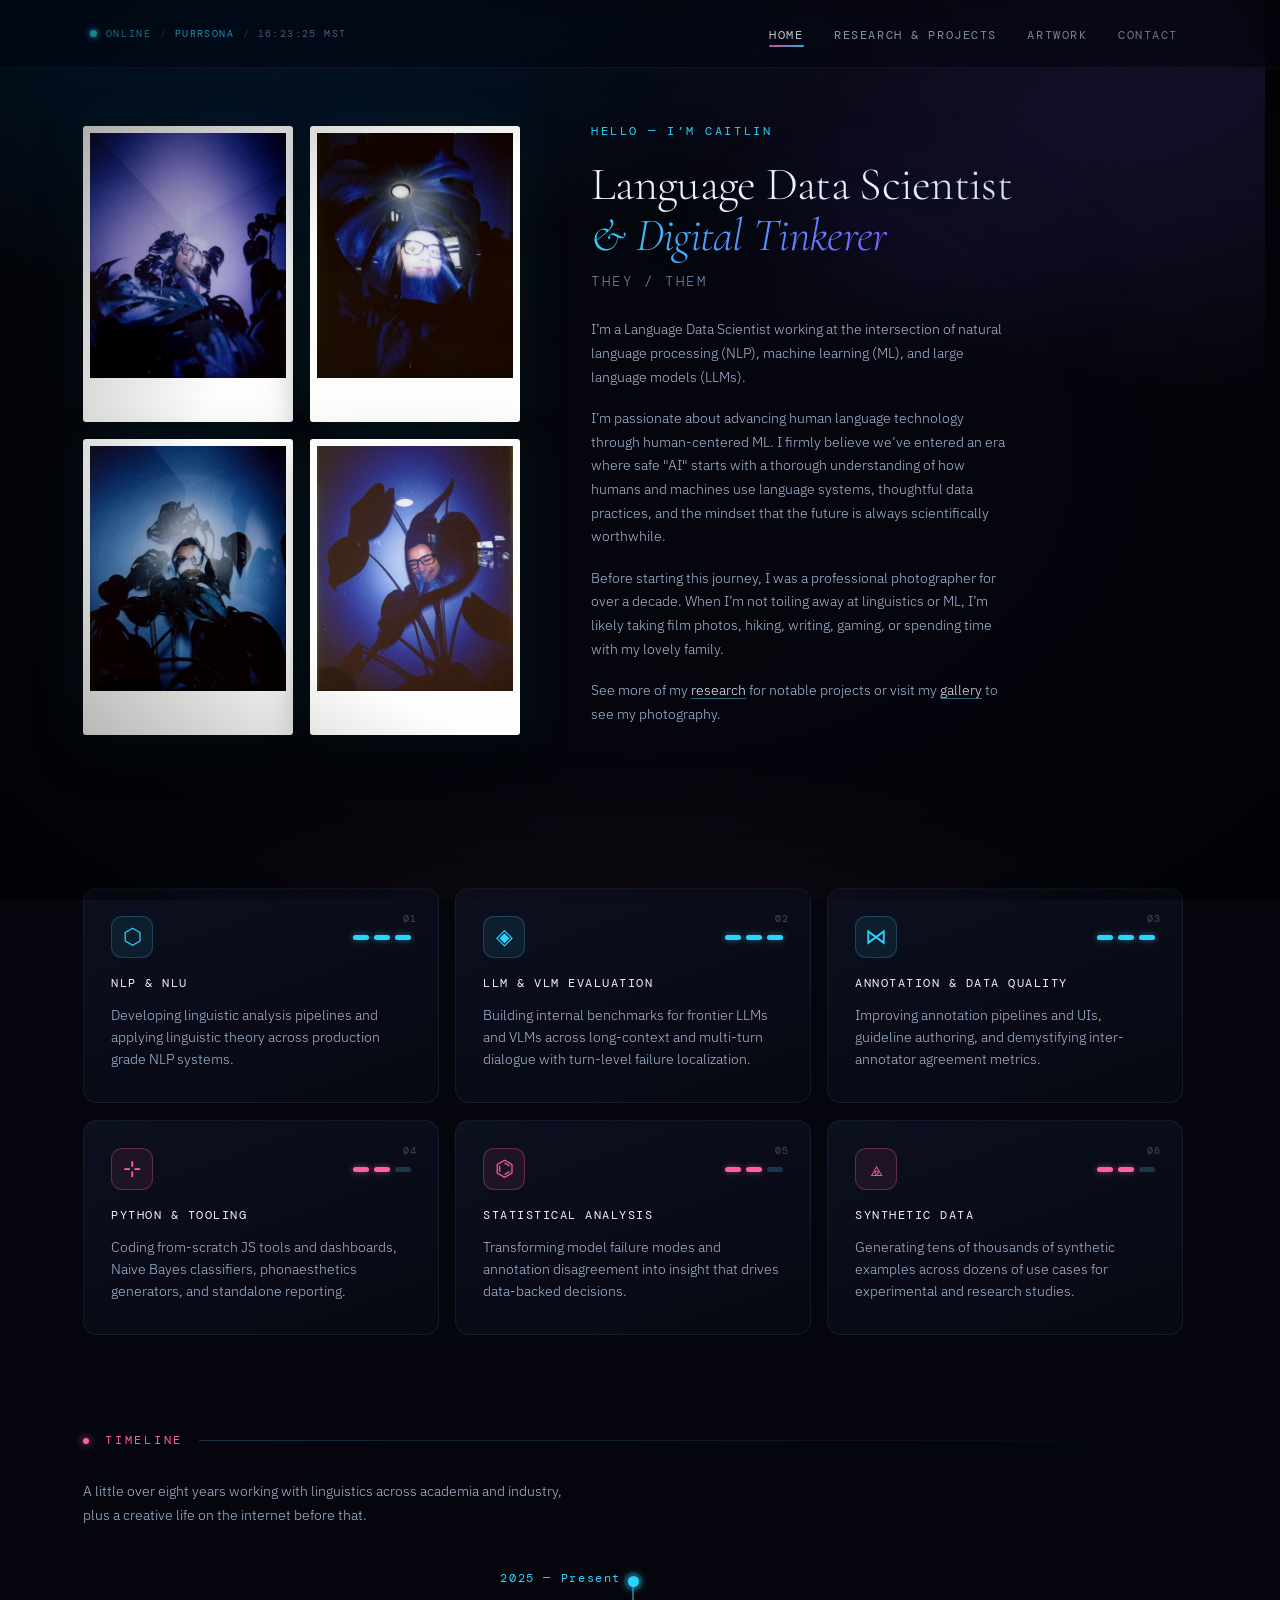
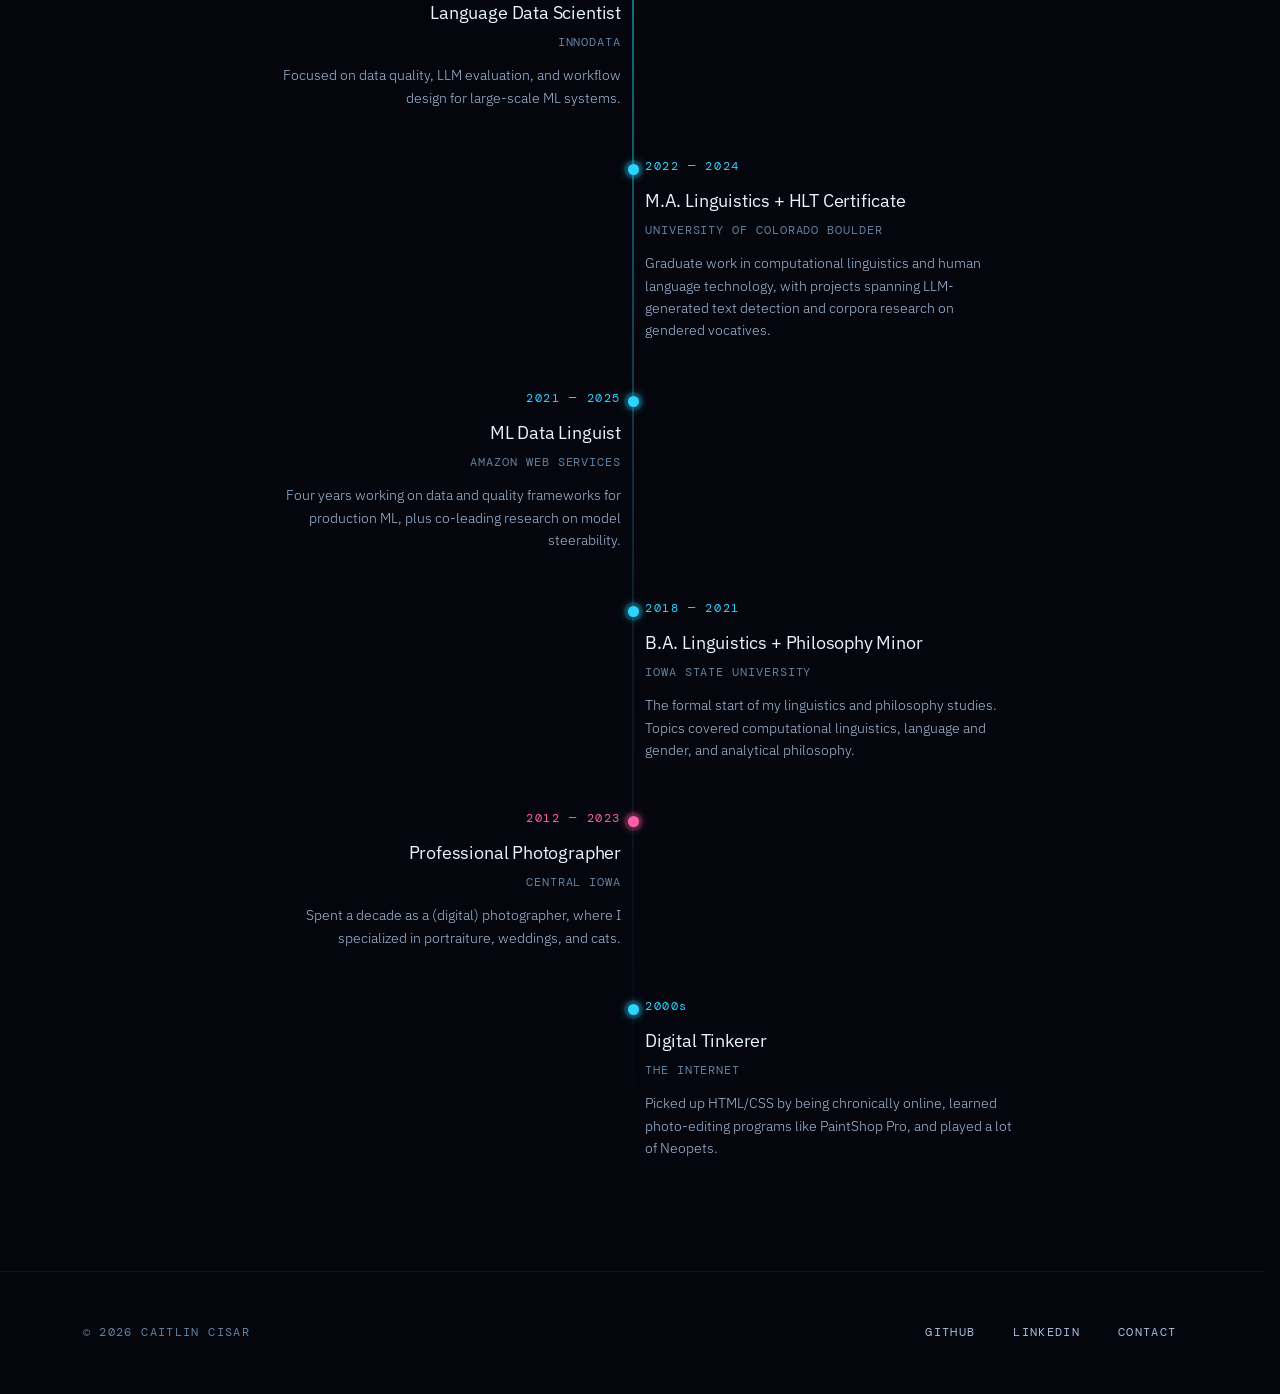
==== index.html @ 6bfe5626 "Initial commit: personal website" ====
<!DOCTYPE html>
<html lang="en" data-theme="night">
<head>
  <meta charset="UTF-8" />
  <meta name="viewport" content="width=device-width, initial-scale=1.0" />
  <title>Caitlin Cisar — Language Data Scientist</title>
  <meta name="description" content="Language data scientist and linguist working at the intersection of NLP, ML, and LLMs." />
  <meta name="author" content="Caitlin Cisar" />
  <meta name="theme-color" content="#060a14" />

  <!-- Social sharing (Open Graph + Twitter).
       Base URL is the live custom domain; update it here if the domain changes. -->
  <meta property="og:type" content="website" />
  <meta property="og:site_name" content="Caitlin Cisar" />
  <meta property="og:title" content="Caitlin Cisar — Language Data Scientist" />
  <meta property="og:description" content="Language data scientist and linguist working at the intersection of NLP, ML, and LLMs." />
  <meta property="og:url" content="https://www.caitlincisar.com/" />
  <meta property="og:image" content="https://www.caitlincisar.com/images/polaroid-1.jpg" />
  <meta name="twitter:card" content="summary_large_image" />
  <meta name="twitter:title" content="Caitlin Cisar — Language Data Scientist" />
  <meta name="twitter:description" content="Language data scientist and linguist working at the intersection of NLP, ML, and LLMs." />
  <meta name="twitter:image" content="https://www.caitlincisar.com/images/polaroid-1.jpg" />

  <link rel="icon" href="favicon.png" type="image/png" />
  <link rel="stylesheet" href="style.css" />
  <noscript><style>[data-reveal]{opacity:1 !important;transform:none !important;}</style></noscript>
</head>
<body>

  <div class="night-grid" aria-hidden="true"></div>

  <main>
    <div class="container">

      <!-- Bio + Photo -->
      <div class="home-grid">
        <div class="home-photo" data-reveal>
          <div class="polaroid-grid">
            <figure class="polaroid"><img src="images/polaroid-1.jpg" alt="Caitlin Cisar" /></figure>
            <figure class="polaroid"><img src="images/polaroid-2.jpg" alt="Caitlin Cisar" /></figure>
            <figure class="polaroid"><img src="images/polaroid-3.jpg" alt="Caitlin Cisar" /></figure>
            <figure class="polaroid"><img src="images/polaroid-4.jpg" alt="Caitlin Cisar" /></figure>
          </div>
        </div>
        <div class="home-text" data-reveal style="--reveal-delay: 0.1s;">
          <span class="eyebrow">Hello — I’m Caitlin</span>
          <h1>Language Data Scientist <br><em>&amp; Digital Tinkerer</em><span class="pronoun">they / them</span></h1>

          <p>
            I’m a Language Data Scientist working at the intersection of natural language processing (NLP), machine learning (ML), and large language models (LLMs).
          </p>
          <p>
            I’m passionate about advancing human language technology through human-centered ML. I firmly believe we’ve entered an era where safe "AI" starts with a thorough understanding of how humans and machines use language systems, thoughtful data practices, and the mindset that the future is always scientifically worthwhile.
          </p>
          <p>
            Before starting this journey, I was a professional photographer for over a decade. When I’m not toiling away at linguistics or ML, I’m likely taking film photos, hiking, writing, gaming, or spending time with my lovely family.</p> 
            
          <p>
          See more of my <a href="research.html">research</a> for notable projects or visit my <a href="artwork.html">gallery</a> to see my photography.
          </p>
        </div>
      </div>

      <!-- Core Competencies -->
      <div class="skills-section">
        <p class="section-heading" data-reveal>Skillset</p>
        <div class="skills-grid">

          <div class="skill-card" data-num="01" data-reveal>
            <div class="skill-card-head">
              <span class="skill-card-icon">⬡</span>
              <span class="skill-prof" role="img" aria-label="Proficiency 3 of 3">
                <span class="prof-pip is-on"></span>
                <span class="prof-pip is-on"></span>
                <span class="prof-pip is-on"></span>
              </span>
            </div>
            <div class="skill-card-title">NLP &amp; NLU</div>
            <p class="skill-card-desc">
              Developing linguistic analysis pipelines and applying linguistic theory across production grade NLP systems.
            </p>
          </div>

          <div class="skill-card" data-num="02" data-reveal style="--reveal-delay: 0.06s;">
            <div class="skill-card-head">
              <span class="skill-card-icon">◈</span>
              <span class="skill-prof" role="img" aria-label="Proficiency 3 of 3">
                <span class="prof-pip is-on"></span>
                <span class="prof-pip is-on"></span>
                <span class="prof-pip is-on"></span>
              </span>
            </div>
            <div class="skill-card-title">LLM &amp; VLM Evaluation</div>
            <p class="skill-card-desc">
              Building internal benchmarks for frontier LLMs and VLMs
              across long-context and multi-turn dialogue with turn-level failure localization.
            </p>
          </div>

          <div class="skill-card" data-num="03" data-reveal style="--reveal-delay: 0.12s;">
            <div class="skill-card-head">
              <span class="skill-card-icon">⋈</span>
              <span class="skill-prof" role="img" aria-label="Proficiency 3 of 3">
                <span class="prof-pip is-on"></span>
                <span class="prof-pip is-on"></span>
                <span class="prof-pip is-on"></span>
              </span>
            </div>
            <div class="skill-card-title">Annotation &amp; Data Quality</div>
            <p class="skill-card-desc">
             Improving annotation pipelines and UIs, guideline authoring, and demystifying inter-annotator agreement metrics.
            </p>
          </div>

          <div class="skill-card pink-accent" data-num="04" data-reveal style="--reveal-delay: 0.04s;">
            <div class="skill-card-head">
              <span class="skill-card-icon">⊹</span>
              <span class="skill-prof" role="img" aria-label="Proficiency 2 of 3">
                <span class="prof-pip is-on"></span>
                <span class="prof-pip is-on"></span>
                <span class="prof-pip"></span>
              </span>
            </div>
            <div class="skill-card-title">Python &amp; Tooling</div>
            <p class="skill-card-desc">
              Coding from-scratch JS tools and dashboards,
              Naive Bayes classifiers, phonaesthetics generators, and standalone reporting.
            </p>
          </div>

          <div class="skill-card pink-accent" data-num="05" data-reveal style="--reveal-delay: 0.1s;">
            <div class="skill-card-head">
              <span class="skill-card-icon">⌬</span>
              <span class="skill-prof" role="img" aria-label="Proficiency 2 of 3">
                <span class="prof-pip is-on"></span>
                <span class="prof-pip is-on"></span>
                <span class="prof-pip"></span>
              </span>
            </div>
            <div class="skill-card-title">Statistical Analysis</div>
            <p class="skill-card-desc">
              Transforming model failure modes and annotation disagreement into insight
              that drives data-backed decisions.
            </p>
          </div>

          <div class="skill-card pink-accent" data-num="06" data-reveal style="--reveal-delay: 0.16s;">
            <div class="skill-card-head">
              <span class="skill-card-icon">⟁</span>
              <span class="skill-prof" role="img" aria-label="Proficiency 2 of 3">
                <span class="prof-pip is-on"></span>
                <span class="prof-pip is-on"></span>
                <span class="prof-pip"></span>
              </span>
            </div>
            <div class="skill-card-title">Synthetic Data</div>
            <p class="skill-card-desc">
              Generating tens of thousands of synthetic examples across dozens of use cases for experimental and research studies.
            </p>
          </div>

        </div>
      </div>

      <!-- Timeline -->
      <div class="timeline-section">
        <p class="section-heading" data-reveal>Timeline</p>
        <p class="timeline-lede" data-reveal>
          A little over eight years working with linguistics across academia and industry, plus
          a creative life on the internet before that.
        </p>
        <ol class="timeline">

          <li class="timeline-item" data-reveal>
            <span class="timeline-year">2025 — Present</span>
            <div class="timeline-role">Language Data Scientist</div>
            <div class="timeline-org">Innodata</div>
            <p class="timeline-desc">
              Focused on data quality, LLM evaluation, and workflow design for large-scale
              ML systems.
            </p>
          </li>

          <li class="timeline-item" data-reveal style="--reveal-delay: 0.06s;">
            <span class="timeline-year">2022 — 2024</span>
            <div class="timeline-role">M.A. Linguistics + HLT Certificate</div>
            <div class="timeline-org">University of Colorado Boulder</div>
            <p class="timeline-desc">
              Graduate work in computational linguistics and human language technology, with projects spanning
              LLM-generated text detection and corpora research on gendered vocatives.
            </p>
          </li>
          <li class="timeline-item" data-reveal style="--reveal-delay: 0.12s;">
            <span class="timeline-year">2021 — 2025</span>
            <div class="timeline-role">ML Data Linguist</div>
            <div class="timeline-org">Amazon Web Services</div>
            <p class="timeline-desc">
              Four years working on data and quality frameworks for production ML, 
              plus co-leading research on model steerability.
            </p>
          </li>
          <li class="timeline-item" data-reveal style="--reveal-delay: 0.18s;">
            <span class="timeline-year">2018 — 2021</span>
            <div class="timeline-role">B.A. Linguistics + Philosophy Minor</div>
            <div class="timeline-org">Iowa State University</div>
            <p class="timeline-desc">
              The formal start of my linguistics and philosophy studies. Topics covered computational linguistics, language and gender, and analytical philosophy.
            </p>
          </li>
          <li class="timeline-item pink-accent" data-reveal style="--reveal-delay: 0.24s;">
            <span class="timeline-year">2012 — 2023</span>
            <div class="timeline-role">Professional Photographer</div>
            <div class="timeline-org">Central Iowa</div>
            <p class="timeline-desc">
              Spent a decade as a (digital) photographer, where I specialized in portraiture, weddings,
              and cats. 
            </p>
          </li>
          <li class="timeline-item" data-reveal style="--reveal-delay: 0.30s;">
            <span class="timeline-year">2000s</span>
            <div class="timeline-role">Digital Tinkerer</div>
            <div class="timeline-org">The Internet</div>
            <p class="timeline-desc">
              Picked up HTML/CSS by being chronically online, learned photo-editing programs like PaintShop Pro, and played a lot of Neopets.
            </p>
          </li>
        </ol>
      </div>

    </div><!-- /container -->
  </main>

  <script src="shell.js" defer></script>

</body>
</html>
---- style.css ----
/* ============================================
   CAITLIN CISAR / caitlincisar.com
   ============================================ */

@import url('https://fonts.googleapis.com/css2?family=Cormorant+Garamond:ital,wght@0,300;0,400;0,500;1,300;1,400&family=IBM+Plex+Sans:wght@300;400;500;600&family=DM+Mono:wght@300;400;500&display=swap');

/* ============================================
   THEME TOKENS
   ============================================ */

:root {
  --bg:          #05060d;
  --bg-2:        #0a0e1a;
  --ink:         #e9f2ff;
  --ink-soft:    #a6bdda;
  --mid:         #62809f;
  --accent:      #2ad4ff;
  --accent2:     #7c5cff;
  --pink:        #ff5ea8;
  --link:        #4da6ff;
  --link-glow:   rgba(77,166,255,0.55);

  /* Surfaces */
  --rule:        rgba(90,170,255,0.10);
  --rule-solid:  rgba(90,200,255,0.22);
  --rule-bright: rgba(90,210,255,0.45);
  --tag-bg:      rgba(42,212,255,0.05);
  --glass:       linear-gradient(160deg, rgba(22,30,52,0.66), rgba(9,13,24,0.72));
  --glass-soft:  linear-gradient(160deg, rgba(20,28,48,0.5), rgba(8,12,22,0.55));
  --card-bg:     rgba(10,14,26,0.7);

  /* Glow */
  --glow:        0 0 22px rgba(42,212,255,0.5);
  --glow-pink:   0 0 18px rgba(255,94,168,0.5);
  --halo:        0 0 0 1px var(--rule-solid), 0 18px 50px rgba(0,0,0,0.5), inset 0 1px 0 rgba(255,255,255,0.04);

  --nav-bg:      rgba(6,8,16,0.6);

  /* Type scale */
  --text-xs:   0.72rem;
  --text-sm:   0.86rem;
  --text-base: 1rem;
  --text-md:   1.15rem;
  --text-lg:   clamp(1.5rem, 2.4vw, 1.9rem);
  --text-xl:   clamp(2rem, 4vw, 2.9rem);
  --text-2xl:  clamp(2.6rem, 6vw, 4.2rem);

  /* Motion */
  --ease:      cubic-bezier(0.22, 0.68, 0.18, 1);
  --maxw:      1180px;
}

/* ============================================
   RESET & BASE
   ============================================ */

*, *::before, *::after { box-sizing: border-box; margin: 0; padding: 0; }
html { scroll-behavior: smooth; scrollbar-gutter: stable; }

body {
  color: var(--ink);
  font-family: 'IBM Plex Sans', system-ui, sans-serif;
  font-size: var(--text-base);
  line-height: 1.72;
  -webkit-font-smoothing: antialiased;
  text-rendering: optimizeLegibility;
  overflow-x: hidden;
  padding-top: 68px;
  background:
    radial-gradient(ellipse 130% 80% at 6% -10%, rgba(0,110,210,0.30) 0%, transparent 52%),
    radial-gradient(ellipse 95% 75% at 98% 6%, rgba(124,92,255,0.22) 0%, transparent 50%),
    radial-gradient(ellipse 80% 60% at 50% 120%, rgba(255,94,168,0.10) 0%, transparent 60%),
    var(--bg);
  background-attachment: fixed;
}

/* Aurora depth layer */
.night-grid {
  display: block;
  position: fixed;
  inset: -10% -10% -10% -10%;
  z-index: 0;
  pointer-events: none;
  -webkit-mask-image: radial-gradient(ellipse 70% 60% at 50% 30%, #000 0%, transparent 78%);
  mask-image: radial-gradient(ellipse 70% 60% at 50% 30%, #000 0%, transparent 78%);
  opacity: 0.5;
}

/* Aurora bloom */
.night-grid::after {
  content: '';
  position: absolute;
  inset: 0;
  background:
    radial-gradient(closest-side, rgba(42,212,255,0.10), transparent 70%) 14% 22% / 46% 46% no-repeat,
    radial-gradient(closest-side, rgba(124,92,255,0.10), transparent 70%) 84% 18% / 50% 50% no-repeat,
    radial-gradient(closest-side, rgba(255,94,168,0.06), transparent 70%) 60% 90% / 44% 44% no-repeat;
  animation: auroraDrift 30s ease-in-out infinite alternate;
}
@keyframes auroraDrift {
  0%   { transform: translate3d(0,0,0) scale(1); }
  50%  { transform: translate3d(2%, -2%, 0) scale(1.06); }
  100% { transform: translate3d(-2%, 1%, 0) scale(1.02); }
}

/* Vignette */
body::before {
  content: '';
  position: fixed;
  inset: 0;
  background: radial-gradient(ellipse at center, transparent 48%, rgba(0,0,0,0.5) 100%);
  pointer-events: none;
  z-index: 9996;
}

/* ============================================
   SCROLL REVEAL
   ============================================ */

[data-reveal] {
  opacity: 0;
  transform: translateY(20px);
  transition: opacity 0.7s var(--ease), transform 0.7s var(--ease);
  transition-delay: var(--reveal-delay, 0s);
  will-change: opacity, transform;
}
[data-reveal].in { opacity: 1; transform: none; }

@media (prefers-reduced-motion: reduce) {
  * { animation-duration: 0.001ms !important; animation-iteration-count: 1 !important; }
  [data-reveal] { opacity: 1; transform: none; transition: none; }
  html { scroll-behavior: auto; }
}

/* ============================================
   TYPOGRAPHY
   ============================================ */

h1, h2, h3 {
  font-family: 'Cormorant Garamond', Georgia, serif;
  font-weight: 300;
  letter-spacing: -0.01em;
  color: var(--ink);
}

h1 { text-shadow: 0 0 38px rgba(42,212,255,0.16); }
p  { color: var(--ink-soft); }

::selection { background: rgba(42,212,255,0.28); color: #fff; }

/* ============================================
   LINKS
   ============================================ */

a {
  color: var(--ink);
  text-decoration: underline;
  text-decoration-color: var(--rule-bright);
  text-underline-offset: 3px;
  transition: text-shadow 0.2s, color 0.2s, text-decoration-color 0.2s;
  border-radius: 2px;
}
a:hover {
  color: #fff;
  text-shadow: 0 0 18px rgba(42,212,255,0.7), 0 0 8px rgba(42,212,255,0.4);
  text-decoration-color: var(--accent);
}

:focus-visible {
  outline: 2px solid var(--accent);
  outline-offset: 3px;
  border-radius: 3px;
}

/* ============================================
   NAV
   ============================================ */

nav {
  position: fixed;
  top: 0; left: 0; right: 0;
  z-index: 500;
  height: 68px;
  background: var(--nav-bg);
  border-bottom: 1px solid var(--rule);
  display: flex;
  align-items: center;
  justify-content: center;
  backdrop-filter: blur(18px) saturate(140%);
  -webkit-backdrop-filter: blur(18px) saturate(140%);
}

.nav-inner {
  width: 100%;
  max-width: var(--maxw);
  padding: 0 2.5rem;
  display: flex;
  align-items: center;
  justify-content: space-between;
}

.nav-status {
  display: flex;
  align-items: center;
  gap: 0.55rem;
  flex-shrink: 0;
}
.nav-status-dot {
  width: 7px; height: 7px;
  border-radius: 50%;
  background: var(--accent);
  box-shadow: 0 0 5px var(--accent), 0 0 10px rgba(42,212,255,0.4);
  animation: statusPulse 3s ease-in-out infinite;
  flex-shrink: 0;
}
@keyframes statusPulse {
  0%, 100% { opacity: 1; box-shadow: 0 0 5px var(--accent), 0 0 12px rgba(42,212,255,0.45); }
  50%      { opacity: 0.35; box-shadow: 0 0 2px var(--accent); }
}
.nav-status-label {
  font-family: 'DM Mono', monospace;
  font-size: 0.62rem;
  letter-spacing: 0.16em;
  text-transform: uppercase;
  color: var(--accent);
  opacity: 0.85;
}
.nav-status-sep {
  font-family: 'DM Mono', monospace;
  font-size: 0.62rem;
  color: var(--mid);
  opacity: 0.5;
}
.nav-status-time {
  font-family: 'DM Mono', monospace;
  font-size: 0.62rem;
  letter-spacing: 0.14em;
  color: var(--mid);
  text-transform: uppercase;
}
.nav-status-link {
  font-family: 'DM Mono', monospace;
  font-size: 0.62rem;
  letter-spacing: 0.14em;
  text-transform: uppercase;
  color: var(--accent);
  text-decoration: none;
  cursor: pointer;
  transition: color 0.2s;
}
.nav-status-link:hover {
  color: #fff;
  text-decoration: none;
}

.nav-links {
  display: flex;
  align-items: center;
  gap: 0.4rem;
  list-style: none;
}
.nav-links a {
  font-family: 'DM Mono', monospace;
  font-size: 0.76rem;
  letter-spacing: 0.13em;
  text-transform: uppercase;
  color: var(--ink-soft);
  text-decoration: none;
  padding: 6px 12px;
  border-radius: 6px;
  position: relative;
  transition: color 0.2s, background-color 0.2s;
}
.nav-links a:hover {
  color: #fff;
  background-color: rgba(90,200,255,0.07);
  text-decoration: none;
}
.nav-links a.active { color: var(--ink); }
.nav-links a::after {
  content: '';
  position: absolute;
  bottom: 2px; left: 12px;
  width: 0; height: 1.5px;
  border-radius: 2px;
  background: linear-gradient(to right, var(--pink), var(--accent));
  transition: width 0.3s var(--ease);
}
.nav-links a.active::after { width: calc(100% - 24px); }

/* ============================================
   LAYOUT UTILS
   ============================================ */

.container {
  max-width: var(--maxw);
  margin: 0 auto;
  padding: 0 2.5rem;
  position: relative;
  z-index: 1;
}

main { animation: fadeUp 0.6s var(--ease) both; position: relative; z-index: 1; }
@keyframes fadeUp {
  from { opacity: 0; transform: translateY(16px); }
  to   { opacity: 1; transform: translateY(0); }
}

.section-heading {
  font-family: 'DM Mono', monospace;
  font-size: var(--text-xs);
  letter-spacing: 0.24em;
  text-transform: uppercase;
  color: var(--pink);
  margin-bottom: 1.8rem;
  display: flex;
  align-items: center;
  gap: 1rem;
}
.section-heading::before {
  content: '';
  width: 6px; height: 6px;
  flex-shrink: 0;
  border-radius: 50%;
  background: var(--pink);
  box-shadow: 0 0 8px var(--pink);
}
.section-heading::after {
  content: '';
  flex: 1;
  height: 1px;
  background: linear-gradient(to right, var(--rule-solid), transparent);
}

/* Reusable glass panel */
.glass {
  background: var(--glass);
  border: 1px solid var(--rule-solid);
  border-radius: 16px;
  box-shadow: var(--halo);
  backdrop-filter: blur(12px);
  -webkit-backdrop-filter: blur(12px);
}

/* ============================================
   HOME
   ============================================ */

.home-grid {
  display: grid;
  grid-template-columns: 0.85fr 1.15fr;
  gap: 4.5rem;
  align-items: center;
  padding: 3rem 0 5rem;
}

.home-photo { position: relative; }

.polaroid-grid {
  display: grid;
  grid-template-columns: repeat(2, 1fr);
  gap: 1.1rem;
}
.polaroid {
  margin: 0;
  background: #fdfdfb;
  padding: 7px 7px 44px;
  border-radius: 3px;
  box-shadow: 0 0 50px rgba(42,212,255,0.08), 0 16px 40px rgba(0,0,0,0.55);
  transition: box-shadow 0.4s var(--ease), transform 0.4s var(--ease);
}
.polaroid img {
  width: 100%;
  aspect-ratio: 4/5;
  object-fit: cover;
  display: block;
  background: #11131a;
  transition: filter 0.4s var(--ease);
}
.polaroid:hover {
  box-shadow: 0 0 50px rgba(42,212,255,0.3), 0 18px 46px rgba(0,0,0,0.6);
  transform: translateY(-4px);
}
.polaroid:hover img { filter: brightness(1.05) saturate(1.06); }

.home-text .eyebrow {
  font-family: 'DM Mono', monospace;
  font-size: var(--text-xs);
  letter-spacing: 0.22em;
  text-transform: uppercase;
  color: var(--accent);
  margin-bottom: 1.1rem;
  display: inline-block;
}
.home-text h1 {
  font-size: var(--text-xl);
  line-height: 1.08;
  margin-bottom: 1.8rem;
  letter-spacing: -0.015em;
}
.home-text h1 em {
  font-style: italic;
  background: linear-gradient(120deg, var(--accent), var(--accent2));
  -webkit-background-clip: text;
  background-clip: text;
  -webkit-text-fill-color: transparent;
}
.home-text h1 .pronoun {
  display: block;
  font-family: 'DM Mono', monospace;
  font-size: 0.9rem;
  letter-spacing: 0.18em;
  text-transform: uppercase;
  color: var(--mid);
  margin-top: 0.9rem;
  -webkit-text-fill-color: var(--mid);
}
.home-text p {
  font-size: var(--text-sm);
  color: var(--ink-soft);
  margin-bottom: 1.1rem;
  font-weight: 300;
  max-width: 52ch;
}

.cta-row {
  margin-top: 2.2rem;
  display: grid;
  grid-template-columns: repeat(2, minmax(0, 1fr));
  grid-auto-rows: 1fr;
  gap: 0.7rem;
  max-width: 480px;
}

/* LCARS style console buttons */
.btn-lcars {
  --lcars: #ff9966;
  font-family: 'DM Mono', monospace;
  font-size: var(--text-xs);
  letter-spacing: 0.1em;
  text-transform: uppercase;
  color: #05060d;
  background: var(--lcars);
  border: none;
  cursor: pointer;
  text-decoration: none;
  display: inline-flex;
  align-items: center;
  gap: 0.65rem;
  padding: 0.6rem 1.3rem 0.6rem 0.95rem;
  border-radius: 999px;
  line-height: 1;
  position: relative;
  transition: filter 0.2s var(--ease), transform 0.18s var(--ease), box-shadow 0.25s var(--ease);
}
.btn-lcars::before {
  content: attr(data-code);
  font-size: 0.56rem;
  letter-spacing: 0.04em;
  background: rgba(5,6,13,0.82);
  color: var(--lcars);
  padding: 0.34em 0.55em;
  border-radius: 3px;
  line-height: 1;
}
.btn-lcars:hover {
  filter: brightness(1.12);
  transform: translateY(-2px);
  box-shadow: 0 8px 22px rgba(0,0,0,0.4),
              0 0 22px color-mix(in srgb, var(--lcars) 45%, transparent);
}
.btn-lcars:active { transform: translateY(0); }
.btn-lcars:focus-visible { outline: 2px solid #fff; outline-offset: 3px; }

/* ============================================
   SKILLS
   ============================================ */

.skills-section { padding: 1rem 0 5rem; }

.skills-grid {
  display: grid;
  grid-template-columns: repeat(3, 1fr);
  gap: 1rem;
}

.skill-card {
  background: var(--glass-soft);
  border: 1px solid var(--rule);
  border-radius: 14px;
  padding: 1.7rem 1.7rem 2rem;
  position: relative;
  cursor: default;
  overflow: hidden;
  backdrop-filter: blur(10px);
  -webkit-backdrop-filter: blur(10px);
  transition: border-color 0.3s var(--ease), box-shadow 0.3s var(--ease), transform 0.3s var(--ease);
}
/* Radial glow */
.skill-card::before {
  content: '';
  position: absolute;
  top: -40%; left: -20%;
  width: 80%; height: 80%;
  background: radial-gradient(closest-side, rgba(42,212,255,0.16), transparent 70%);
  opacity: 0;
  transition: opacity 0.35s var(--ease);
  pointer-events: none;
}
.skill-card:hover {
  border-color: var(--rule-bright);
  box-shadow: 0 0 0 1px var(--rule-solid), 0 16px 40px rgba(0,0,0,0.45), 0 0 30px rgba(42,212,255,0.10);
  transform: translateY(-4px);
}
.skill-card:hover::before { opacity: 1; }

.skill-card.pink-accent::before {
  background: radial-gradient(closest-side, rgba(255,94,168,0.18), transparent 70%);
}
.skill-card.pink-accent:hover {
  border-color: rgba(255,94,168,0.4);
  box-shadow: 0 0 0 1px rgba(255,94,168,0.25), 0 16px 40px rgba(0,0,0,0.45), 0 0 30px rgba(255,94,168,0.10);
}

.skill-card-head {
  display: flex;
  align-items: center;
  justify-content: space-between;
  margin-bottom: 1rem;
}
.skill-prof {
  display: inline-flex;
  align-items: center;
  gap: 5px;
}
.prof-pip {
  display: block;
  width: 16px; height: 5px;
  border-radius: 3px;
  background: var(--rule-solid);
  transition: background 0.3s var(--ease), box-shadow 0.3s var(--ease);
}
.prof-pip.is-on {
  background: var(--accent);
  box-shadow: 0 0 6px rgba(42,212,255,0.5);
}
.skill-card.pink-accent .prof-pip.is-on {
  background: var(--pink);
  box-shadow: 0 0 6px rgba(255,94,168,0.5);
}

.skill-card-icon {
  font-family: 'DM Mono', monospace;
  font-size: 1.4rem;
  display: inline-flex;
  align-items: center;
  justify-content: center;
  width: 42px; height: 42px;
  border-radius: 11px;
  background: rgba(42,212,255,0.08);
  border: 1px solid var(--rule-solid);
  color: var(--accent);
  line-height: 1;
}
.skill-card.pink-accent .skill-card-icon {
  color: var(--pink);
  background: rgba(255,94,168,0.08);
  border-color: rgba(255,94,168,0.3);
}

.skill-card-title {
  font-family: 'DM Mono', monospace;
  font-size: var(--text-xs);
  letter-spacing: 0.13em;
  text-transform: uppercase;
  color: var(--ink);
  margin-bottom: 0.6rem;
}
.skill-card-desc {
  font-size: var(--text-sm);
  color: var(--ink-soft);
  line-height: 1.62;
  font-weight: 300;
}
.skill-card::after {
  content: attr(data-num);
  position: absolute;
  top: 1.3rem; right: 1.3rem;
  font-family: 'DM Mono', monospace;
  font-size: 0.62rem;
  color: var(--mid);
  letter-spacing: 0.1em;
  opacity: 0.55;
}

/* ============================================
   TIMELINE
   ============================================ */

.timeline-section { padding: 1rem 0 5rem; }

.timeline-lede {
  font-size: var(--text-sm);
  color: var(--ink-soft);
  font-weight: 300;
  max-width: 60ch;
  margin-bottom: 2.6rem;
}

.timeline {
  list-style: none;
  margin: 0;
  padding: 0;
  position: relative;
}
/* Center rail */
.timeline::before {
  content: '';
  position: absolute;
  left: 50%;
  transform: translateX(-50%);
  top: 8px;
  bottom: 8px;
  width: 1px;
  background: linear-gradient(to bottom, var(--accent), var(--rule-solid) 55%, transparent);
}

.timeline-item {
  position: relative;
  width: 50%;
  box-sizing: border-box;
  padding-bottom: 3rem;
}
.timeline-item:nth-child(odd) {
  left: 0;
  padding-right: 0.75rem;
  text-align: right;
}
.timeline-item:nth-child(even) {
  left: 50%;
  padding-left: 0.75rem;
}
.timeline-item:last-child { padding-bottom: 0; }

/* Dots sit on the center rail */
.timeline-item::before {
  content: '';
  position: absolute;
  top: 7px;
  width: 11px; height: 11px;
  border-radius: 50%;
  background: var(--accent);
  box-shadow: 0 0 10px var(--accent), 0 0 0 4px rgba(42,212,255,0.12);
}
.timeline-item:nth-child(odd)::before  { right: -5.5px; }
.timeline-item:nth-child(even)::before { left: -5.5px; }
.timeline-item.pink-accent::before {
  background: var(--pink);
  box-shadow: 0 0 10px var(--pink), 0 0 0 4px rgba(255,94,168,0.12);
}

.timeline-year {
  font-family: 'DM Mono', monospace;
  font-size: var(--text-xs);
  letter-spacing: 0.14em;
  color: var(--accent);
  display: block;
  margin-bottom: 0.5rem;
}
.timeline-item.pink-accent .timeline-year { color: var(--pink); }

.timeline-role {
  font-size: var(--text-md);
  color: var(--ink);
  margin-bottom: 0.3rem;
  letter-spacing: -0.01em;
}
.timeline-org {
  font-family: 'DM Mono', monospace;
  font-size: var(--text-xs);
  letter-spacing: 0.08em;
  text-transform: uppercase;
  color: var(--mid);
  margin-bottom: 0.7rem;
}
.timeline-desc {
  font-size: var(--text-sm);
  color: var(--ink-soft);
  line-height: 1.62;
  font-weight: 300;
  max-width: 46ch;
  margin: 0;
}
.timeline-item:nth-child(odd) .timeline-desc { margin-left: auto; }

/* ============================================
   PURRSONA WIDGET
   ============================================ */

/* ============================================
   POP-OUT MODALS
   ============================================ */

body.modal-open { overflow: hidden; }

.modal-overlay {
  position: fixed;
  inset: 0;
  z-index: 200;
  display: flex;
  align-items: center;
  justify-content: center;
  padding: 1.5rem;
  background: rgba(2,4,10,0.72);
  backdrop-filter: blur(8px);
  -webkit-backdrop-filter: blur(8px);
  opacity: 0;
  transition: opacity 0.22s var(--ease);
}
.modal-overlay[hidden] { display: none; }
.modal-overlay.show { opacity: 1; }

.modal-panel {
  width: min(520px, 100%);
  max-height: 88vh;
  overflow: auto;
  background: var(--glass);
  border: 1px solid var(--rule-solid);
  border-radius: 16px;
  box-shadow: var(--halo);
  backdrop-filter: blur(16px);
  -webkit-backdrop-filter: blur(16px);
  transform: translateY(14px) scale(0.985);
  transition: transform 0.24s var(--ease);
}
.modal-overlay.show .modal-panel { transform: translateY(0) scale(1); }
.modal-panel-wide { width: min(760px, 100%); }

.modal-bar {
  display: flex;
  align-items: center;
  gap: 0.9rem;
  padding: 0.95rem 1.2rem;
  border-bottom: 1px solid var(--rule);
  position: sticky;
  top: 0;
  z-index: 1;
  background: linear-gradient(160deg, rgba(22,30,52,0.94), rgba(9,13,24,0.95));
  border-radius: 16px 16px 0 0;
}
.modal-bar::before {
  content: '';
  width: 16px;
  align-self: stretch;
  min-height: 24px;
  background: var(--accent);
  border-radius: 999px;
  box-shadow: 0 0 14px rgba(42,212,255,0.5);
  flex-shrink: 0;
}
.modal-bar-code {
  font-family: 'DM Mono', monospace;
  font-size: 0.56rem;
  letter-spacing: 0.14em;
  text-transform: uppercase;
  color: var(--mid);
}
.modal-title {
  font-family: 'DM Mono', monospace;
  font-size: 0.8rem;
  letter-spacing: 0.12em;
  text-transform: uppercase;
  color: var(--ink);
  margin: 0 auto 0 0;
}
.modal-close {
  font-family: 'DM Mono', monospace;
  font-size: 1.15rem;
  line-height: 1;
  width: 30px; height: 30px;
  display: grid;
  place-items: center;
  color: var(--ink-soft);
  background: transparent;
  border: 1px solid var(--rule-solid);
  border-radius: 8px;
  cursor: pointer;
  flex-shrink: 0;
  transition: color 0.2s, border-color 0.2s, background 0.2s;
}
.modal-close:hover {
  color: #fff;
  border-color: var(--accent);
  background: rgba(42,212,255,0.08);
}
.modal-body { padding: 1.8rem 1.7rem 2rem; }
.modal-lede {
  color: var(--ink-soft);
  font-size: var(--text-sm);
  margin: 0 0 1.4rem;
}

.contact-list { display: flex; flex-direction: column; gap: 0.7rem; }
.contact-row {
  display: flex;
  align-items: baseline;
  gap: 1rem;
  text-decoration: none;
  padding: 0.85rem 1.1rem;
  border: 1px solid var(--rule-solid);
  border-radius: 10px;
  background: rgba(8,14,26,0.5);
  transition: border-color 0.2s, background 0.2s, transform 0.18s var(--ease);
}
.contact-row:hover {
  border-color: var(--accent);
  background: rgba(42,212,255,0.06);
  transform: translateX(3px);
}
.contact-row-label {
  font-family: 'DM Mono', monospace;
  font-size: 0.6rem;
  letter-spacing: 0.18em;
  text-transform: uppercase;
  color: var(--accent);
  min-width: 70px;
}
.contact-row-val {
  font-family: 'DM Mono', monospace;
  font-size: 0.84rem;
  color: var(--ink);
}

/* Copyable contact row (the email) */
.contact-copy {
  width: 100%;
  font: inherit;
  text-align: left;
  cursor: pointer;
  color: inherit;
}
.contact-copy .contact-copy-icon {
  margin-left: auto;
  display: inline-flex;
  align-items: center;
  color: var(--accent);
  opacity: 0.7;
  transition: opacity 0.2s;
}
.contact-copy:hover .contact-copy-icon { opacity: 1; }
.contact-copy.copied { border-color: var(--accent); background: rgba(42,212,255,0.06); }
.contact-copy.copied .contact-row-val { color: var(--accent); }

.purrsona-tagline {
  font-family: 'DM Mono', monospace;
  font-size: 0.7rem;
  letter-spacing: 0.06em;
  color: var(--mid);
  margin-bottom: 1.6rem;
  position: relative;
}

.purrsona-controls {
  display: flex;
  flex-wrap: wrap;
  gap: 1.2rem;
  margin-bottom: 1.2rem;
  align-items: flex-end;
  position: relative;
}
.purrsona-field {
  display: flex;
  flex-direction: column;
  gap: 0.45rem;
}
.purrsona-label {
  font-family: 'DM Mono', monospace;
  font-size: 0.62rem;
  letter-spacing: 0.18em;
  text-transform: uppercase;
  color: var(--mid);
}

.purrsona-select,
.purrsona-input {
  font-family: 'DM Mono', monospace;
  font-size: 0.8rem;
  background: rgba(8,14,26,0.6);
  border: 1px solid var(--rule-solid);
  color: var(--ink);
  padding: 0.55rem 0.85rem;
  border-radius: 8px;
  outline: none;
  transition: border-color 0.2s, box-shadow 0.2s;
}
.purrsona-select {
  min-width: 150px;
  appearance: none;
  padding-right: 1.9rem;
  cursor: pointer;
  background-image: url("data:image/svg+xml,%3Csvg xmlns='http://www.w3.org/2000/svg' width='10' height='6'%3E%3Cpath d='M0 0l5 6 5-6z' fill='%2362809f'/%3E%3C/svg%3E");
  background-repeat: no-repeat;
  background-position: right 0.7rem center;
}
.purrsona-select option { background: #0c1020; }
.purrsona-input { min-width: 170px; cursor: text; }
.purrsona-input::placeholder { color: var(--mid); opacity: 0.7; }

.purrsona-select:hover, .purrsona-input:hover { border-color: var(--rule-bright); }
.purrsona-select:focus, .purrsona-input:focus {
  border-color: var(--accent);
  box-shadow: 0 0 0 3px rgba(42,212,255,0.14);
}

.purrsona-checkrow {
  display: flex;
  flex-wrap: wrap;
  align-items: center;
  gap: 0.7rem 1.3rem;
  position: relative;
}
.purrsona-check {
  display: flex;
  align-items: center;
  gap: 0.5rem;
  font-family: 'DM Mono', monospace;
  font-size: 0.66rem;
  letter-spacing: 0.1em;
  text-transform: uppercase;
  color: var(--ink-soft);
  cursor: pointer;
  user-select: none;
  transition: color 0.2s;
}
.purrsona-check:hover { color: var(--ink); }
.purrsona-check input[type="checkbox"] {
  appearance: none;
  width: 15px; height: 15px;
  border: 1px solid var(--rule-solid);
  background: transparent;
  border-radius: 4px;
  cursor: pointer;
  position: relative;
  flex-shrink: 0;
  transition: border-color 0.2s, background 0.2s, box-shadow 0.2s;
}
.purrsona-check input[type="checkbox"]:checked {
  background: var(--accent);
  border-color: var(--accent);
  box-shadow: 0 0 10px rgba(42,212,255,0.4);
}
.purrsona-check input[type="checkbox"]:checked::after {
  content: '';
  position: absolute;
  top: 1px; left: 4px;
  width: 4px; height: 8px;
  border: 1.5px solid #04121c;
  border-top: none; border-left: none;
  transform: rotate(40deg);
}

.purrsona-btn {
  font-family: 'DM Mono', monospace;
  font-size: 0.72rem;
  letter-spacing: 0.16em;
  text-transform: uppercase;
  color: var(--bg);
  background: linear-gradient(120deg, var(--accent), #6ad9ff);
  border: none;
  padding: 0.6rem 1.4rem;
  border-radius: 999px;
  cursor: pointer;
  transition: box-shadow 0.2s, transform 0.15s;
  white-space: nowrap;
  box-shadow: 0 6px 20px rgba(42,212,255,0.22);
}
.purrsona-btn:hover {
  box-shadow: 0 8px 26px rgba(42,212,255,0.45);
  transform: translateY(-2px);
}
.purrsona-btn:active { transform: translateY(0); }
.purrsona-btn-copy {
  background: transparent;
  color: var(--ink-soft);
  border: 1px solid var(--rule-solid);
  box-shadow: none;
}
.purrsona-btn-copy:hover {
  color: #fff;
  border-color: var(--accent);
  box-shadow: 0 0 16px rgba(42,212,255,0.2);
}
.purrsona-btn-copy.copied {
  background: var(--accent);
  color: var(--bg);
  border-color: var(--accent);
}

.purrsona-userrow {
  margin-top: 1rem;
}
.purrsona-btn-user {
  background: linear-gradient(120deg, var(--pink), #ff8cc4);
  color: var(--bg);
  box-shadow: 0 6px 20px rgba(255,94,168,0.25);
}
.purrsona-btn-user:hover {
  box-shadow: 0 8px 26px rgba(255,94,168,0.5);
}
.purrsona-btn-user.copied {
  background: var(--pink);
  color: var(--bg);
}

.purrsona-output {
  border-top: 1px solid var(--rule);
  margin-top: 1.6rem;
  padding-top: 1.6rem;
  min-height: 80px;
}
.purrsona-name {
  font-family: 'Cormorant Garamond', Georgia, serif;
  font-size: clamp(2rem, 3.4vw, 3rem);
  font-weight: 400;
  color: var(--ink);
  text-shadow: 0 0 30px rgba(42,212,255,0.22);
  margin-bottom: 0.35rem;
  letter-spacing: 0.01em;
  min-height: 1.2em;
  line-height: 1.1;
}
.purrsona-sub {
  font-family: 'DM Mono', monospace;
  font-size: 0.66rem;
  letter-spacing: 0.14em;
  color: var(--mid);
  text-transform: uppercase;
  min-height: 1.2em;
}
.purrsona-name.flash { animation: nameFlash 0.32s var(--ease); }
@keyframes nameFlash {
  from { opacity: 0; transform: translateY(6px); filter: blur(4px); }
  to   { opacity: 1; transform: translateY(0); filter: blur(0); }
}

/* ============================================
   RESEARCH HEADER
   ============================================ */

.page-header { padding: 4.5rem 0 3rem; }
.page-header h1 {
  font-size: var(--text-2xl);
  line-height: 1.05;
  max-width: 16ch;
  margin-bottom: 1rem;
  letter-spacing: -0.02em;
}
.page-header p {
  font-size: var(--text-md);
  font-weight: 300;
  color: var(--ink-soft);
  max-width: 56ch;
}
.page-header p.section-heading {
  color: var(--pink);
  font-size: var(--text-xs);
  font-weight: 400;
  max-width: none;
}

/* ============================================
   RESEARCH TERMINAL
   ============================================ */

.terminal {
  margin: 3.5rem 0 5rem;
  border-radius: 12px;
  overflow: hidden;
  border: 1px solid var(--rule-solid);
  background: #020308;
  box-shadow: var(--halo), 0 0 60px rgba(42,212,255,0.06);
}

/* Window chrome */
.term-bar {
  display: flex;
  align-items: center;
  gap: 0.9rem;
  padding: 0.6rem 1rem;
  background: #05070e;
  border-bottom: 1px solid var(--rule-solid);
}
.term-dots { display: flex; gap: 0.45rem; flex-shrink: 0; }
.term-dots .td {
  width: 11px; height: 11px;
  border-radius: 50%;
  display: inline-block;
}
.td-r { background: #ff5f56; box-shadow: 0 0 6px rgba(255,95,86,0.5); }
.td-y { background: #ffbd2e; box-shadow: 0 0 6px rgba(255,189,46,0.5); }
.td-g { background: #27c93f; box-shadow: 0 0 6px rgba(39,201,63,0.5); }
.term-title {
  flex: 1;
  text-align: center;
  font-family: 'DM Mono', monospace;
  font-size: 0.72rem;
  letter-spacing: 0.06em;
  color: var(--mid);
  white-space: nowrap;
  overflow: hidden;
  text-overflow: ellipsis;
}
.term-meta {
  flex-shrink: 0;
  font-family: 'DM Mono', monospace;
  font-size: 0.62rem;
  letter-spacing: 0.12em;
  text-transform: uppercase;
  color: var(--accent);
  opacity: 0.85;
}

/* Screen */
.term-screen {
  font-family: 'DM Mono', monospace;
  font-size: 0.82rem;
  line-height: 1.7;
  color: var(--ink-soft);
  padding: 1.3rem 1.4rem 1.5rem;
  /* Fill the viewport minus nav and terminal chrome so the page never scrolls */
  height: clamp(360px, calc(100vh - 366px), 620px);
  height: clamp(360px, calc(100dvh - 366px), 620px);
  overflow-y: auto;
  scroll-behavior: smooth;
  cursor: text;
  scrollbar-width: none;          /* Firefox: hide scrollbar, keep scroll */
  -ms-overflow-style: none;
}
.term-screen::-webkit-scrollbar { width: 0; height: 0; display: none; }

.term-output > * { margin-bottom: 0.15rem; }
.term-line { white-space: pre-wrap; word-break: break-word; }
.term-dim  { color: var(--mid); }
.term-err  { color: var(--pink); }

/* Prompt and echo */
.term-prompt { color: var(--accent); white-space: nowrap; }
.term-prompt .tp-host { color: var(--accent2); }
.term-prompt .tp-path { color: var(--mid); }
.term-echo { margin: 0.55rem 0 0.2rem; }
.term-echo-cmd { color: var(--ink); }

/* Clickable file token */
.term-file {
  color: var(--accent);
  cursor: pointer;
  border-bottom: 1px dashed rgba(42,212,255,0.4);
  transition: color 0.15s, background-color 0.15s, text-shadow 0.15s;
}
.term-file:hover,
.term-file:focus-visible {
  color: #fff;
  background: rgba(42,212,255,0.12);
  text-shadow: 0 0 12px rgba(42,212,255,0.5);
  outline: none;
}

.term-link { color: var(--link); word-break: break-all; }

/* Banner */
.term-banner { margin-bottom: 0.6rem; }
.term-art {
  font-family: 'DM Mono', monospace;
  font-size: clamp(0.42rem, 1.5vw, 0.7rem);
  line-height: 1.15;
  color: var(--accent);
  text-shadow: 0 0 14px rgba(42,212,255,0.35);
  margin: 0 0 0.4rem;
  overflow-x: auto;
  overflow-y: hidden;
  scrollbar-width: none;          /* Hide scrollbars like .term-screen */
}
.term-art::-webkit-scrollbar { width: 0; height: 0; display: none; }

/* Help table */
.term-help {
  display: grid;
  grid-template-columns: max-content 1fr;
  gap: 0.1rem 1.4rem;
  margin: 0.3rem 0 0.5rem;
}
.term-help .th-cmd  { color: var(--accent); }
.term-help .th-desc { color: var(--ink-soft); }

/* File listing (ls) */
.term-ls {
  display: grid;
  grid-template-columns: max-content 1fr;
  gap: 0.12rem 1.4rem;
  margin: 0.3rem 0 0.4rem;
  align-items: baseline;
}
.term-ls-title { color: var(--mid); }

/* Project document (cat) */
.term-doc {
  margin: 0.6rem 0 0.9rem;
  padding: 1rem 1.2rem 1.1rem;
  border-left: 2px solid var(--accent);
  background: rgba(42,212,255,0.035);
  border-radius: 0 8px 8px 0;
}
.term-doc .td-head {
  color: var(--ink);
  font-weight: 500;
  margin-bottom: 0.65rem;
  text-shadow: 0 0 14px rgba(42,212,255,0.2);
}
.term-doc .td-p {
  color: var(--ink-soft);
  margin-bottom: 0.7rem;
  max-width: 74ch;
}
.term-doc .td-tags {
  display: flex; flex-wrap: wrap; gap: 0.4rem;
  margin: 0.4rem 0 0.2rem;
}
.term-doc .td-tag {
  font-size: 0.62rem;
  letter-spacing: 0.1em;
  text-transform: uppercase;
  color: var(--mid);
  background: var(--tag-bg);
  border: 1px solid var(--rule-solid);
  padding: 0.18rem 0.55rem;
  border-radius: 5px;
}
.term-doc .td-link {
  display: inline-block;
  margin-top: 0.8rem;
  color: var(--accent);
  text-decoration: none;
  border-bottom: 1px solid transparent;
  transition: border-color 0.2s, text-shadow 0.2s;
}
.term-doc .td-link:hover {
  border-color: var(--accent);
  text-shadow: 0 0 12px rgba(42,212,255,0.4);
  text-decoration: none;
}
.term-doc .td-nolink { margin-top: 0.7rem; color: var(--mid); }

/* Tag list (tags) */
.term-tags { display: flex; flex-wrap: wrap; gap: 0.45rem; margin: 0.3rem 0 0.4rem; }
.term-tags .term-tag {
  font-size: 0.66rem;
  letter-spacing: 0.1em;
  text-transform: uppercase;
  color: var(--mid);
  background: var(--tag-bg);
  border: 1px solid var(--rule-solid);
  padding: 0.2rem 0.6rem;
  border-radius: 5px;
}

/* Live input line */
.term-inputline {
  display: flex;
  align-items: baseline;
  gap: 0.5rem;
  margin-top: 0.55rem;
  position: relative;
  cursor: text;
}
.term-typed { color: var(--ink); white-space: pre-wrap; word-break: break-word; }
.term-cursor {
  display: inline-block;
  width: 0.6em;
  height: 1.05em;
  transform: translateY(0.18em);
  background: var(--accent);
  box-shadow: 0 0 8px rgba(42,212,255,0.55);
  margin-left: 1px;
  flex-shrink: 0;
}
.term-inputline.focused .term-cursor { animation: termBlink 1.05s steps(1) infinite; }
.term-inputline:not(.focused) .term-cursor { opacity: 0.35; }
@keyframes termBlink { 0%, 50% { opacity: 1; } 50.01%, 100% { opacity: 0; } }

.term-input {
  position: absolute;
  inset: 0;
  width: 100%;
  background: transparent;
  border: none;
  outline: none;
  color: transparent;
  caret-color: transparent;
  font: inherit;
  padding: 0;
  margin: 0;
}

@media (prefers-reduced-motion: reduce) {
  .term-inputline.focused .term-cursor { animation: none; }
}

/* ============================================
   ARTWORK
   ============================================ */

/* The whole gallery is grouped here (no enclosing panel) */
.contact-sheet {
  --ink-film: #e8b769;          /* Edge print gold */
  --grease:   #ff3b5c;          /* Chinagraph select mark color */
  position: relative;
  margin: 3.5rem 0 5rem;
}

/* Header bar: chrome inside the film frame */
.cs-bar {
  display: flex;
  align-items: flex-end;
  justify-content: space-between;
  gap: 1.2rem;
  flex-wrap: wrap;
  padding: 0.75rem 0.5rem 0.85rem;
  margin-bottom: 0.4rem;
  border-bottom: 1px solid rgba(255,255,255,0.07);
}
.cs-kicker {
  display: block;
  font-family: 'DM Mono', monospace;
  font-size: 0.62rem;
  letter-spacing: 0.34em;
  text-transform: uppercase;
  color: var(--ink-film);
  margin-bottom: 0.45rem;
}
.cs-roll {
  font-family: 'Cormorant Garamond', serif;
  font-weight: 400;
  font-size: clamp(1.5rem, 3vw, 2.1rem);
  line-height: 1;
  letter-spacing: -0.01em;
}
.cs-head { position: relative; }

/* Film stock picker */
.cs-stocks { position: relative; align-self: center; }
.cs-stocks-trigger {
  display: inline-flex; align-items: center; gap: 0.5rem;
  background: none; border: 0; padding: 0.2rem 0; cursor: pointer;
  font-family: 'DM Mono', monospace;
  font-size: 0.64rem; letter-spacing: 0.22em; text-transform: uppercase;
  color: var(--ink-film);
  transition: color 0.2s;
}
.cs-stocks-trigger:hover, .cs-stocks-trigger:focus-visible { color: var(--ink); outline: none; }
.cs-caret { font-size: 0.7rem; transition: transform 0.2s; }
.cs-stocks.open .cs-caret { transform: rotate(180deg); }

.cs-stocks-options {
  position: absolute; right: 0; top: calc(100% + 0.55rem);
  z-index: 20; min-width: 210px;
  margin: 0; padding: 0.3rem;
  list-style: none;
  background: rgba(6,10,18,0.96);
  border: 1px solid var(--rule-solid);
  box-shadow: 0 16px 44px rgba(0,0,0,0.6);
}
.cs-stocks-options[hidden] { display: none; }
.cs-stock-opt {
  padding: 0.5rem 0.7rem; cursor: pointer;
  font-family: 'DM Mono', monospace;
  font-size: 0.7rem; letter-spacing: 0.12em; text-transform: uppercase;
  color: var(--mid);
  transition: color 0.15s, background 0.15s;
}
.cs-stock-opt:hover { color: var(--ink); background: rgba(255,255,255,0.05); }
.cs-stock-opt[aria-selected="true"] { color: var(--ink-film); }
.cs-stock-opt[aria-selected="true"]::before { content: '▸ '; }

/* Edge printed meta line */
.cs-meta {
  display: flex; flex-wrap: wrap; gap: 0.35rem 1.1rem;
  font-family: 'DM Mono', monospace;
  font-size: 0.64rem; letter-spacing: 0.18em; text-transform: uppercase;
  color: var(--ink-film);
  padding: 0 0.5rem 0.7rem;
  opacity: 0.85;
}
.cs-meta b { color: var(--ink); font-weight: 500; }

/* The film base that frames the photo */
.filmframe {
  position: relative;
  display: flex;
  flex-direction: column;
  gap: 6px;
  padding: 6px clamp(10px, 1.6vw, 18px) 9px;
  border-radius: 10px;
  overflow: hidden;
  background: #020308;
  border: 1px solid var(--rule-solid);
  box-shadow: var(--halo), 0 14px 40px rgba(0,0,0,0.55);
}
/* Sprocket hole strips, top and bottom */
.sprockets {
  flex: 0 0 auto;
  height: 15px;
  border-radius: 3px;
  background:
    repeating-linear-gradient(90deg,
      transparent 0 9px,
      rgba(233,242,255,0.12) 9px 20px,
      transparent 20px 29px);
}
/* Amber edge printing (roll code and frame ticks) */
.rebate-print {
  display: flex; align-items: center; gap: 0.45rem;
  min-height: 1.1em;
  font-family: 'DM Mono', monospace;
  font-size: 0.6rem; letter-spacing: 0.2em; text-transform: uppercase;
  color: var(--ink-film);
  white-space: nowrap; overflow: hidden;
  padding: 0 0.25rem;
  opacity: 0.92;
}
.rebate-print .rb-roll { font-weight: 500; letter-spacing: 0.26em; }
.rebate-print .rb-mark { opacity: 0.55; }
.rebate-print .rb-cur  { color: var(--ink); }

/* Fixed-height shell: both the contact grid and the single frame share one
   3:2 window, so switching views never resizes the card. The grid scrolls
   internally when a roll has more frames than fit. */
.cs-content {
  position: relative;
  aspect-ratio: 3 / 2;
}

/* Stage is the featured frame, overlays the shell */
.gallery-stage {
  position: absolute;
  inset: 0;
  border-radius: 5px;
  overflow: hidden;
  border: 1px solid rgba(255,255,255,0.06);
  box-shadow: inset 0 0 40px rgba(0,0,0,0.5);
  background: #04060c;
}
.gallery-stage img {
  position: absolute;
  inset: 0;
  width: 100%; height: 100%;
  object-fit: contain;
  background: radial-gradient(ellipse at center, #0a0f1c, #04060c);
  opacity: 0;
  transition: opacity 0.5s var(--ease);
}
.gallery-stage img.show { opacity: 1; }

/* HUD overlay: frame counter */
.gallery-hud {
  position: absolute;
  left: 0; right: 0; bottom: 0;
  z-index: 3;
  display: flex;
  align-items: flex-end;
  justify-content: flex-end;
  gap: 1rem;
  padding: 1.4rem 1.5rem;
  background: linear-gradient(to top, rgba(4,6,12,0.85), transparent);
  pointer-events: none;
}
.gallery-frame-no {
  font-family: 'DM Mono', monospace;
  font-size: 0.72rem;
  letter-spacing: 0.16em;
  text-transform: uppercase;
  color: var(--accent);
  white-space: nowrap;
}
.gallery-frame-no b { color: var(--ink); font-weight: 500; }

/* Expand to lightbox affordance */
.gallery-expand {
  position: absolute;
  top: 1.1rem; right: 1.1rem;
  z-index: 4;
  font-family: 'DM Mono', monospace;
  font-size: 0.62rem;
  letter-spacing: 0.14em;
  text-transform: uppercase;
  color: var(--ink);
  background: rgba(6,10,18,0.6);
  border: 1px solid var(--rule-solid);
  border-radius: 999px;
  padding: 0.4rem 0.85rem;
  cursor: pointer;
  backdrop-filter: blur(6px);
  -webkit-backdrop-filter: blur(6px);
  transition: border-color 0.2s, color 0.2s, box-shadow 0.2s;
}
.gallery-expand:hover {
  color: #fff;
  border-color: var(--accent);
  box-shadow: 0 0 16px rgba(42,212,255,0.3);
}

/* Arrows */
.gallery-nav {
  position: absolute;
  top: 50%;
  transform: translateY(-50%);
  z-index: 4;
  width: 44px; height: 44px;
  display: flex; align-items: center; justify-content: center;
  border-radius: 50%;
  border: 1px solid var(--rule-solid);
  background: rgba(6,10,18,0.55);
  color: var(--ink);
  cursor: pointer;
  font-size: 1.1rem;
  backdrop-filter: blur(6px);
  -webkit-backdrop-filter: blur(6px);
  transition: border-color 0.2s, color 0.2s, box-shadow 0.2s, background-color 0.2s;
}
.gallery-nav:hover {
  color: var(--bg);
  background: var(--accent);
  border-color: var(--accent);
  box-shadow: 0 0 20px rgba(42,212,255,0.5);
}
.gallery-nav.prev { left: 1.1rem; }
.gallery-nav.next { right: 1.1rem; }

/* Back to contact sheet button (single frame view) */
.gallery-back {
  position: absolute;
  top: 1.1rem; left: 1.1rem;
  z-index: 4;
  font-family: 'DM Mono', monospace;
  font-size: 0.62rem;
  letter-spacing: 0.14em;
  text-transform: uppercase;
  color: var(--ink);
  background: rgba(6,10,18,0.6);
  border: 1px solid var(--rule-solid);
  border-radius: 999px;
  padding: 0.4rem 0.85rem;
  cursor: pointer;
  backdrop-filter: blur(6px);
  -webkit-backdrop-filter: blur(6px);
  transition: border-color 0.2s, color 0.2s, box-shadow 0.2s;
}
.gallery-back:hover {
  color: #fff;
  border-color: var(--accent);
  box-shadow: 0 0 16px rgba(42,212,255,0.3);
}

/* View modes: contact sheet and single frame
   Both views fill the same fixed height shell, so the card never resizes. */
.contact-grid  { display: none; }
.gallery-stage { display: none; }
.mode-grid   .contact-grid  {
  display: grid;
  position: absolute;
  inset: 0;
  overflow-y: auto;
  scrollbar-width: thin;
  scrollbar-color: var(--rule-solid) transparent;
}
.mode-grid .contact-grid::-webkit-scrollbar { width: 7px; }
.mode-grid .contact-grid::-webkit-scrollbar-thumb { background: var(--rule-solid); border-radius: 999px; }
.mode-single .gallery-stage { display: block; }
/* The filmstrip stays visible in both views. Keep the rebate line in the
   layout (just invisible) in grid mode so the card height never changes when
   switching to the single-frame view. */
.mode-grid   .rebate-print  { visibility: hidden; }

/* Camera shutter overlay */
.shutter {
  position: absolute;
  inset: 0;
  z-index: 6;
  pointer-events: none;
  overflow: hidden;
}
.shutter::before,
.shutter::after {
  content: '';
  position: absolute;
  left: 0; right: 0;
  height: 50.5%;
  background: #000;
  transform: scaleY(0);
}
.shutter::before { top: 0;    transform-origin: top;    }
.shutter::after  { bottom: 0; transform-origin: bottom; }
.shutter.firing::before { animation: shutterBlade 0.34s var(--ease); }
.shutter.firing::after  { animation: shutterBlade 0.34s var(--ease); }
@keyframes shutterBlade {
  0%   { transform: scaleY(0); }
  34%  { transform: scaleY(1); }
  46%  { transform: scaleY(1); }
  100% { transform: scaleY(0); }
}
@media (prefers-reduced-motion: reduce) {
  .shutter.firing::before,
  .shutter.firing::after { animation: none; }
}

/* Contact sheet grid of frames
   Absolutely fills the shell; `grid-auto-rows: 1fr` stretches the rows so the
   sheet always exactly fills the fixed height (cells resize to suit). */
.contact-grid {
  grid-template-columns: repeat(5, 1fr);
  grid-auto-rows: min-content;
  align-content: start;
  gap: clamp(6px, 1vw, 12px);
  padding: 4px 2px 8px;
}
.cg-cell {
  position: relative;
  aspect-ratio: 1 / 1;     /* Square frames, like a real contact sheet */
  border-radius: 3px;
  overflow: hidden;
  cursor: pointer;
  padding: 0;
  border: 1px solid var(--rule-solid);
  background: #04060c;
  opacity: 0.86;
  filter: saturate(0.9);
  transition: opacity 0.25s var(--ease), border-color 0.25s var(--ease),
              filter 0.25s, transform 0.25s var(--ease), box-shadow 0.25s var(--ease);
}
.cg-cell img {
  width: 100%; height: 100%;
  object-fit: cover;
  display: block;
}
.cg-cell:hover,
.cg-cell:focus-visible {
  opacity: 1;
  filter: saturate(1.05);
  border-color: var(--ink-film);
  transform: translateY(-2px);
  box-shadow: 0 8px 22px rgba(0,0,0,0.5);
  outline: none;
  z-index: 2;
}
/* Frame number, printed in the corner like a real contact sheet */
.cg-no {
  position: absolute;
  left: 5px; bottom: 4px;
  z-index: 2;
  font-family: 'DM Mono', monospace;
  font-size: 0.58rem;
  letter-spacing: 0.12em;
  color: var(--ink-film);
  text-shadow: 0 1px 3px rgba(0,0,0,0.9);
}
/* Grease pencil keeper circle that appears on hover */
.cg-mark {
  position: absolute;
  inset: 14% 8%;
  border-radius: 50%;
  border: 2px solid var(--grease);
  opacity: 0;
  transform: scale(0.7) rotate(-6deg);
  transition: opacity 0.2s, transform 0.25s var(--ease);
  pointer-events: none;
  mix-blend-mode: screen;
}
.cg-cell:hover .cg-mark,
.cg-cell:focus-visible .cg-mark {
  opacity: 0.85;
  transform: scale(1) rotate(-6deg);
}

/* Filmstrip */
.filmstrip {
  display: flex;
  gap: 0.7rem;
  margin-top: 1rem;
  padding: 0.4rem 0.1rem 1rem;
  overflow-x: auto;
  scroll-snap-type: x proximity;
  scrollbar-width: thin;
  scrollbar-color: var(--rule-solid) transparent;
}
.filmstrip::-webkit-scrollbar { height: 6px; }
.filmstrip::-webkit-scrollbar-thumb { background: var(--rule-solid); border-radius: 999px; }
.filmstrip::-webkit-scrollbar-track { background: transparent; }

.filmstrip-thumb {
  position: relative;
  flex: 0 0 auto;
  width: 108px;
  aspect-ratio: 3 / 2;
  border-radius: 4px;
  overflow: hidden;
  cursor: pointer;
  scroll-snap-align: start;
  border: 1px solid var(--rule);
  opacity: 0.55;
  filter: saturate(0.85);
  transition: opacity 0.25s var(--ease), border-color 0.25s var(--ease), filter 0.25s, transform 0.25s var(--ease);
}
.filmstrip-thumb img {
  width: 100%; height: 100%;
  object-fit: cover;
  display: block;
}
.filmstrip-thumb:hover {
  opacity: 0.9;
  transform: translateY(-3px);
  border-color: var(--rule-bright);
}
.filmstrip-thumb.active {
  opacity: 1;
  filter: none;
  border-color: var(--accent);
  box-shadow: 0 0 0 1px var(--accent), 0 0 18px rgba(42,212,255,0.35);
}
.filmstrip-thumb.active::after {
  content: '';
  position: absolute;
  inset: 0;
  border: 2px solid var(--accent);
  border-radius: 3px;
  pointer-events: none;
}
/* Frame number, contact sheet style */
.filmstrip-thumb .fs-no {
  position: absolute;
  left: 5px; bottom: 3px;
  z-index: 2;
  font-family: 'DM Mono', monospace;
  font-size: 0.55rem; letter-spacing: 0.08em;
  color: var(--ink-film);
  text-shadow: 0 1px 2px rgba(0,0,0,0.85);
  pointer-events: none;
}
/* Grease pencil select circle on the active frame */
.filmstrip-thumb .fs-mark {
  position: absolute;
  inset: 3px;
  z-index: 3;
  pointer-events: none;
  opacity: 0;
  transition: opacity 0.2s var(--ease);
}
.filmstrip-thumb.active .fs-mark {
  opacity: 0.95;
  border: 2.5px solid var(--grease);
  border-radius: 62% 40% 56% 46% / 48% 58% 42% 52%;
  transform: rotate(-4deg);
  filter: drop-shadow(0 0 2px rgba(0,0,0,0.5));
  mix-blend-mode: screen;
}

/* ============================================
   LIGHTBOX
   ============================================ */

.lightbox {
  display: none;
  position: fixed;
  inset: 0;
  z-index: 1000;
  background: rgba(3,5,11,0.92);
  backdrop-filter: blur(8px);
  -webkit-backdrop-filter: blur(8px);
  align-items: center;
  justify-content: center;
  padding: 2rem;
}
.lightbox.active { display: flex; animation: fadeUp 0.3s var(--ease) both; }
.lightbox-inner {
  position: relative;
  display: flex;
  flex-direction: column;
  align-items: center;
  max-width: min(94vw, 1100px);
  max-height: 92vh;
}
.lightbox img {
  max-width: 100%;
  max-height: 88vh;
  width: auto; height: auto;
  object-fit: contain;
  display: block;
  border-radius: 8px;
  box-shadow: 0 0 70px rgba(42,212,255,0.14), 0 30px 90px rgba(0,0,0,0.85);
}
.lightbox-close {
  position: absolute;
  top: -2.6rem; right: 0;
  background: none;
  border: none;
  color: rgba(180,210,240,0.6);
  font-family: 'DM Mono', monospace;
  font-size: var(--text-xs);
  letter-spacing: 0.15em;
  cursor: pointer;
  text-transform: uppercase;
  transition: color 0.2s, text-shadow 0.2s;
}
.lightbox-close:hover { color: var(--pink); text-shadow: var(--glow-pink); }

/* ============================================
   FOOTER
   ============================================ */

footer {
  border-top: 1px solid var(--rule);
  padding: 3rem 0;
  margin-top: 2rem;
  position: relative;
  z-index: 1;
}
.footer-inner {
  display: flex;
  justify-content: space-between;
  align-items: center;
  flex-wrap: wrap;
  gap: 1rem;
}
.footer-inner > p {
  font-family: 'DM Mono', monospace;
  font-size: var(--text-xs);
  letter-spacing: 0.12em;
  text-transform: uppercase;
  color: var(--mid);
}
.footer-links { display: flex; gap: 1.6rem; }
.footer-links a {
  font-family: 'DM Mono', monospace;
  font-size: var(--text-xs);
  letter-spacing: 0.12em;
  text-transform: uppercase;
  color: var(--ink-soft);
  text-decoration: none;
  padding: 3px 6px;
  border-radius: 6px;
  transition: color 0.2s, background-color 0.2s, text-shadow 0.2s;
}
.footer-links a:hover {
  color: #fff;
  background-color: rgba(90,200,255,0.07);
  text-shadow: 0 0 16px rgba(42,212,255,0.5);
  text-decoration: none;
}

/* ============================================
   RESPONSIVE
   ============================================ */

@media (max-width: 900px) {
  .home-grid { gap: 3rem; }
  .skills-grid { grid-template-columns: repeat(2, 1fr); }
}

@media (max-width: 768px) {
  body { padding-top: 58px; }
  nav { height: 58px; }
  .nav-inner { padding: 0 1.25rem; }
  .nav-links { gap: 0.1rem; }
  .nav-links a { padding: 6px 9px; }
  .nav-status-label, .nav-status-sep, .nav-status-link { display: none; }
  .container { padding: 0 1.25rem; }
  .home-grid { grid-template-columns: 1fr; gap: 2.5rem; padding: 2rem 0 3.5rem; }
  .home-photo { max-width: 320px; }
  .home-text p { max-width: none; }
  .page-header { padding: 3rem 0 2rem; }
  .term-screen { padding: 1rem 1rem 1.2rem; font-size: 0.78rem; height: clamp(360px, calc(100vh - 356px), 560px); height: clamp(360px, calc(100dvh - 356px), 560px); }
  .term-title { font-size: 0.6rem; }
  .term-help, .term-ls { grid-template-columns: 1fr; gap: 0.05rem; }
  .term-ls-title { margin-bottom: 0.4rem; }
  .term-doc { padding: 0.9rem 1rem; }
  .modal-body { padding: 1.5rem 1.2rem 1.8rem; }
  .cta-row { gap: 0.7rem; }
  .gallery-hud { padding: 1.1rem 1.1rem; }
  .filmstrip-thumb { width: 92px; }
  /* Below desktop, let the whole shell flow at its natural height and the
     grid grow with the page instead of scrolling inside a fixed window */
  .cs-content { aspect-ratio: auto; }
  .mode-grid .contact-grid { position: static; inset: auto; overflow: visible; }
  .contact-grid { grid-template-columns: repeat(3, 1fr); }
  .gallery-stage { position: relative; inset: auto; aspect-ratio: 3 / 2; }
  .cs-bar { gap: 0.9rem; padding-bottom: 0.7rem; }

  /* Timeline collapses to a single left rail */
  .timeline::before { left: 7px; transform: none; }
  .timeline-item,
  .timeline-item:nth-child(odd),
  .timeline-item:nth-child(even) {
    width: 100%;
    left: 0;
    text-align: left;
    padding-left: 2.6rem;
    padding-right: 0;
  }
  .timeline-item:nth-child(odd)::before,
  .timeline-item:nth-child(even)::before {
    left: 2px;
    right: auto;
  }
  .timeline-item:nth-child(odd) .timeline-desc { margin-left: 0; }
  .timeline-desc { max-width: none; }
}

@media (max-width: 560px) {
  /* Drop the clock so the nav links stay on one line */
  .nav-status-time { display: none; }
  .nav-links a { font-size: 0.62rem; letter-spacing: 0.04em; padding: 5px 7px; }
}

@media (max-width: 480px) {
  .skills-grid { grid-template-columns: 1fr; }
  .footer-inner { flex-direction: column; align-items: flex-start; }
  .purrsona-controls { flex-direction: column; align-items: stretch; }
  .purrsona-select, .purrsona-input { width: 100%; }
  .gallery-stage { aspect-ratio: 4 / 3; }
  .gallery-nav { width: 38px; height: 38px; }
  .filmstrip-thumb { width: 78px; }
  .contact-grid { grid-template-columns: repeat(2, 1fr); }
  .filmframe { padding: 6px; }
  .cs-meta { gap: 0.3rem 0.8rem; }
}
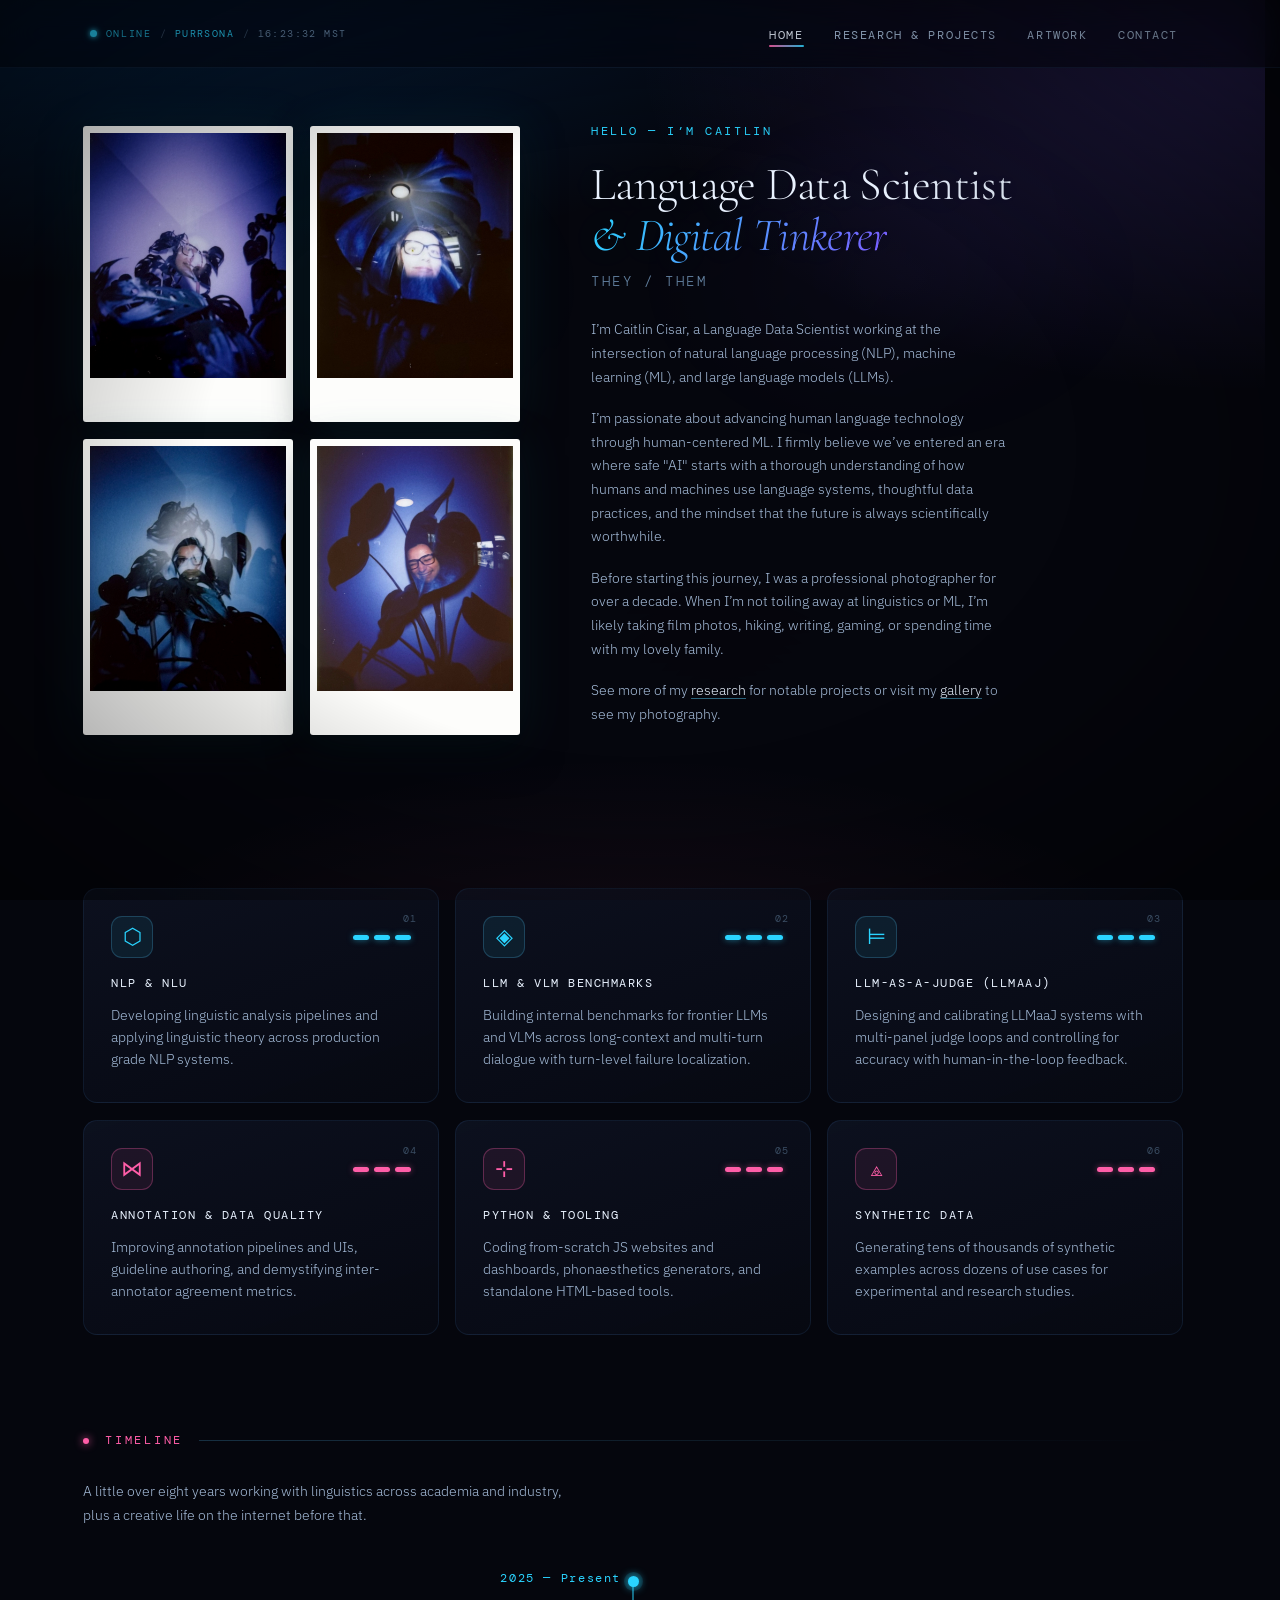
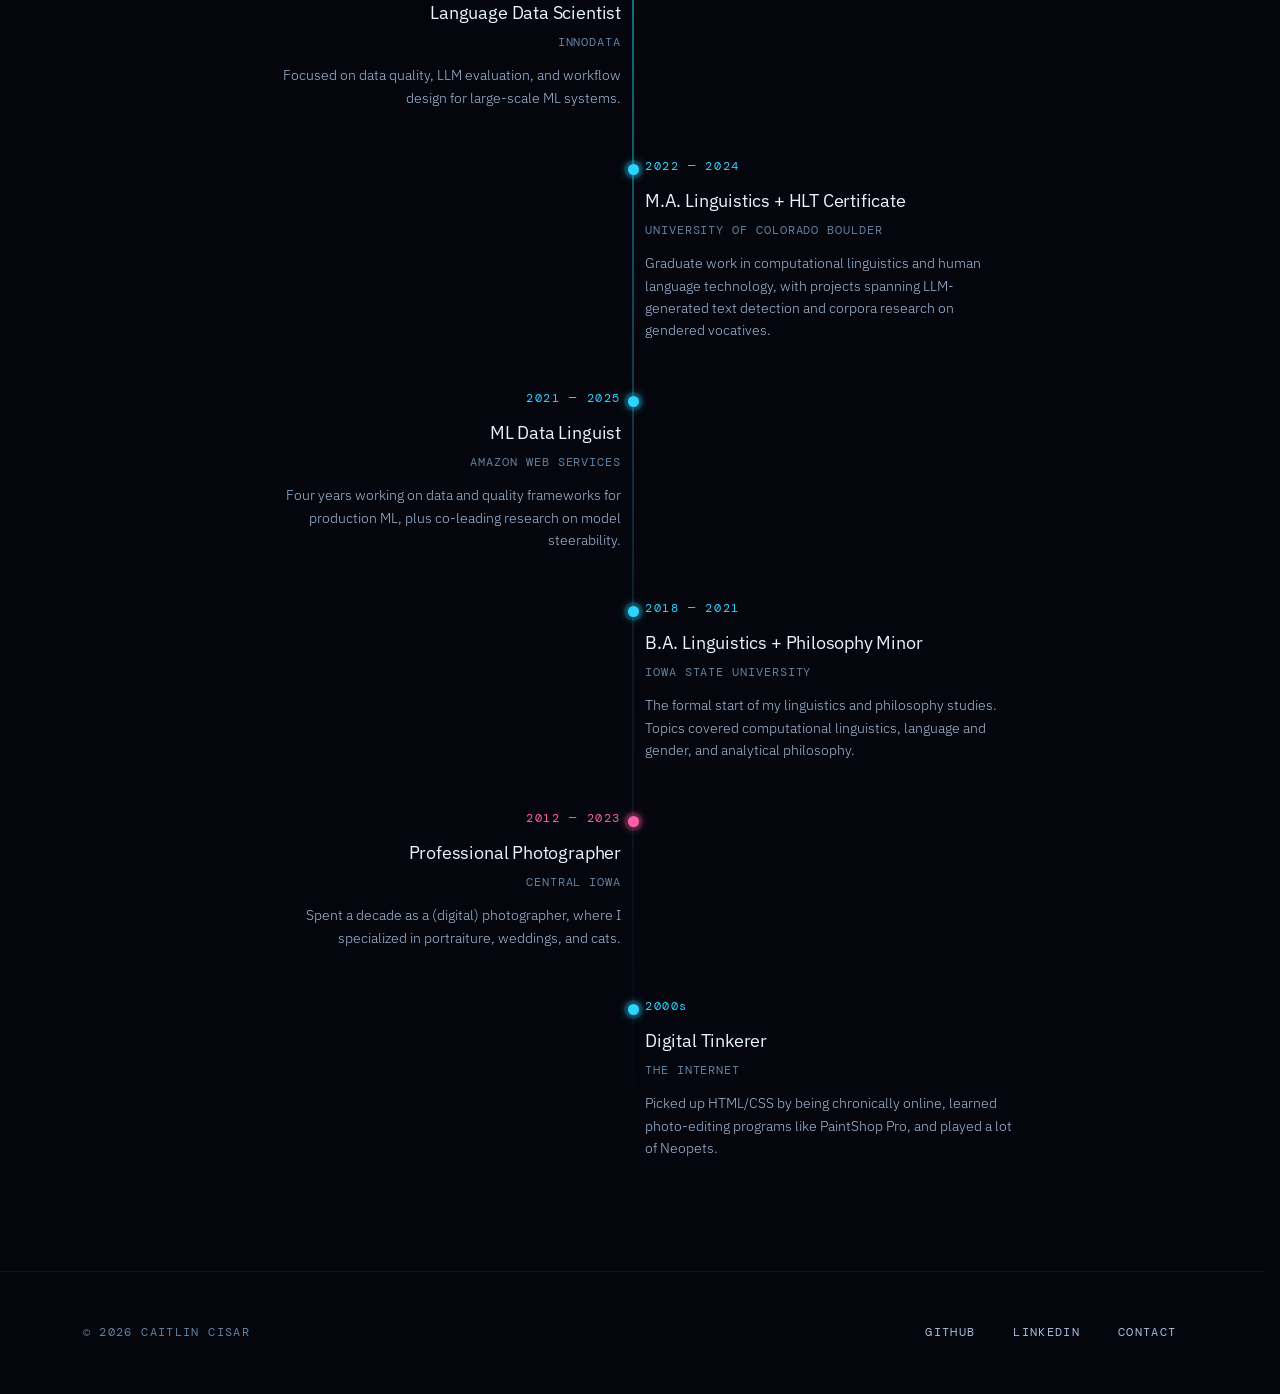
==== commit d4a3dbeb: "Add LLM-as-a-Judge skill card, LCCI project, and SEO metadata Skillset: - Add LLM-as-a-Judge (LLMaaJ" ====
--- a/index.html
+++ b/index.html
@@ -4,7 +4,7 @@
   <meta charset="UTF-8" />
   <meta name="viewport" content="width=device-width, initial-scale=1.0" />
   <title>Caitlin Cisar — Language Data Scientist</title>
-  <meta name="description" content="Language data scientist and linguist working at the intersection of NLP, ML, and LLMs." />
+  <meta name="description" content="Caitlin Cisar is a language data scientist and linguist working at the intersection of NLP, ML, and LLMs." />
   <meta name="author" content="Caitlin Cisar" />
   <meta name="theme-color" content="#060a14" />
 
@@ -13,14 +13,32 @@
   <meta property="og:type" content="website" />
   <meta property="og:site_name" content="Caitlin Cisar" />
   <meta property="og:title" content="Caitlin Cisar — Language Data Scientist" />
-  <meta property="og:description" content="Language data scientist and linguist working at the intersection of NLP, ML, and LLMs." />
+  <meta property="og:description" content="Caitlin Cisar is a language data scientist and linguist working at the intersection of NLP, ML, and LLMs." />
   <meta property="og:url" content="https://www.caitlincisar.com/" />
   <meta property="og:image" content="https://www.caitlincisar.com/images/polaroid-1.jpg" />
   <meta name="twitter:card" content="summary_large_image" />
   <meta name="twitter:title" content="Caitlin Cisar — Language Data Scientist" />
-  <meta name="twitter:description" content="Language data scientist and linguist working at the intersection of NLP, ML, and LLMs." />
+  <meta name="twitter:description" content="Caitlin Cisar is a language data scientist and linguist working at the intersection of NLP, ML, and LLMs." />
   <meta name="twitter:image" content="https://www.caitlincisar.com/images/polaroid-1.jpg" />
 
+  <!-- Person entity: ties the name to this site for search engines. -->
+  <script type="application/ld+json">
+  {
+    "@context": "https://schema.org",
+    "@type": "Person",
+    "name": "Caitlin Cisar",
+    "url": "https://www.caitlincisar.com/",
+    "image": "https://www.caitlincisar.com/images/polaroid-1.jpg",
+    "jobTitle": "Language Data Scientist",
+    "description": "Caitlin Cisar is a language data scientist and linguist working at the intersection of NLP, ML, and LLMs.",
+    "sameAs": [
+      "https://www.linkedin.com/in/caitlin-cisar-634465159/",
+      "https://github.com/ccisar"
+    ]
+  }
+  </script>
+
+  <link rel="canonical" href="https://www.caitlincisar.com/" />
   <link rel="icon" href="favicon.png" type="image/png" />
   <link rel="stylesheet" href="style.css" />
   <noscript><style>[data-reveal]{opacity:1 !important;transform:none !important;}</style></noscript>
@@ -47,7 +65,7 @@
           <h1>Language Data Scientist <br><em>&amp; Digital Tinkerer</em><span class="pronoun">they / them</span></h1>
 
           <p>
-            I’m a Language Data Scientist working at the intersection of natural language processing (NLP), machine learning (ML), and large language models (LLMs).
+            I’m Caitlin Cisar, a Language Data Scientist working at the intersection of natural language processing (NLP), machine learning (ML), and large language models (LLMs).
           </p>
           <p>
             I’m passionate about advancing human language technology through human-centered ML. I firmly believe we’ve entered an era where safe "AI" starts with a thorough understanding of how humans and machines use language systems, thoughtful data practices, and the mindset that the future is always scientifically worthwhile.
@@ -90,7 +108,7 @@
                 <span class="prof-pip is-on"></span>
               </span>
             </div>
-            <div class="skill-card-title">LLM &amp; VLM Evaluation</div>
+            <div class="skill-card-title">LLM &amp; VLM Benchmarks</div>
             <p class="skill-card-desc">
               Building internal benchmarks for frontier LLMs and VLMs
               across long-context and multi-turn dialogue with turn-level failure localization.
@@ -99,6 +117,22 @@
 
           <div class="skill-card" data-num="03" data-reveal style="--reveal-delay: 0.12s;">
             <div class="skill-card-head">
+              <span class="skill-card-icon">⊨</span>
+              <span class="skill-prof" role="img" aria-label="Proficiency 3 of 3">
+                <span class="prof-pip is-on"></span>
+                <span class="prof-pip is-on"></span>
+                <span class="prof-pip is-on"></span>
+              </span>
+            </div>
+            <div class="skill-card-title">LLM-as-a-Judge (LLMaaJ)</div>
+            <p class="skill-card-desc">
+              Designing and calibrating LLMaaJ systems with multi-panel judge loops
+              and controlling for accuracy with human-in-the-loop feedback.
+            </p>
+          </div>
+
+          <div class="skill-card pink-accent" data-num="04" data-reveal style="--reveal-delay: 0.04s;">
+            <div class="skill-card-head">
               <span class="skill-card-icon">⋈</span>
               <span class="skill-prof" role="img" aria-label="Proficiency 3 of 3">
                 <span class="prof-pip is-on"></span>
@@ -112,45 +146,29 @@
             </p>
           </div>
 
-          <div class="skill-card pink-accent" data-num="04" data-reveal style="--reveal-delay: 0.04s;">
+          <div class="skill-card pink-accent" data-num="05" data-reveal style="--reveal-delay: 0.1s;">
             <div class="skill-card-head">
               <span class="skill-card-icon">⊹</span>
-              <span class="skill-prof" role="img" aria-label="Proficiency 2 of 3">
-                <span class="prof-pip is-on"></span>
-                <span class="prof-pip is-on"></span>
-                <span class="prof-pip"></span>
+              <span class="skill-prof" role="img" aria-label="Proficiency 3 of 3">
+                <span class="prof-pip is-on"></span>
+                <span class="prof-pip is-on"></span>
+                <span class="prof-pip is-on"></span>
               </span>
             </div>
             <div class="skill-card-title">Python &amp; Tooling</div>
             <p class="skill-card-desc">
-              Coding from-scratch JS tools and dashboards,
-              Naive Bayes classifiers, phonaesthetics generators, and standalone reporting.
-            </p>
-          </div>
-
-          <div class="skill-card pink-accent" data-num="05" data-reveal style="--reveal-delay: 0.1s;">
-            <div class="skill-card-head">
-              <span class="skill-card-icon">⌬</span>
-              <span class="skill-prof" role="img" aria-label="Proficiency 2 of 3">
-                <span class="prof-pip is-on"></span>
-                <span class="prof-pip is-on"></span>
-                <span class="prof-pip"></span>
-              </span>
-            </div>
-            <div class="skill-card-title">Statistical Analysis</div>
-            <p class="skill-card-desc">
-              Transforming model failure modes and annotation disagreement into insight
-              that drives data-backed decisions.
+              Coding from-scratch JS websites and dashboards,
+              phonaesthetics generators, and standalone HTML-based tools.
             </p>
           </div>
 
           <div class="skill-card pink-accent" data-num="06" data-reveal style="--reveal-delay: 0.16s;">
             <div class="skill-card-head">
               <span class="skill-card-icon">⟁</span>
-              <span class="skill-prof" role="img" aria-label="Proficiency 2 of 3">
-                <span class="prof-pip is-on"></span>
-                <span class="prof-pip is-on"></span>
-                <span class="prof-pip"></span>
+              <span class="skill-prof" role="img" aria-label="Proficiency 3 of 3">
+                <span class="prof-pip is-on"></span>
+                <span class="prof-pip is-on"></span>
+                <span class="prof-pip is-on"></span>
               </span>
             </div>
             <div class="skill-card-title">Synthetic Data</div>
--- a/style.css
+++ b/style.css
@@ -1264,6 +1264,7 @@
 }
 
 /* Live input line */
+.term-form { display: contents; }
 .term-inputline {
   display: flex;
   align-items: baseline;
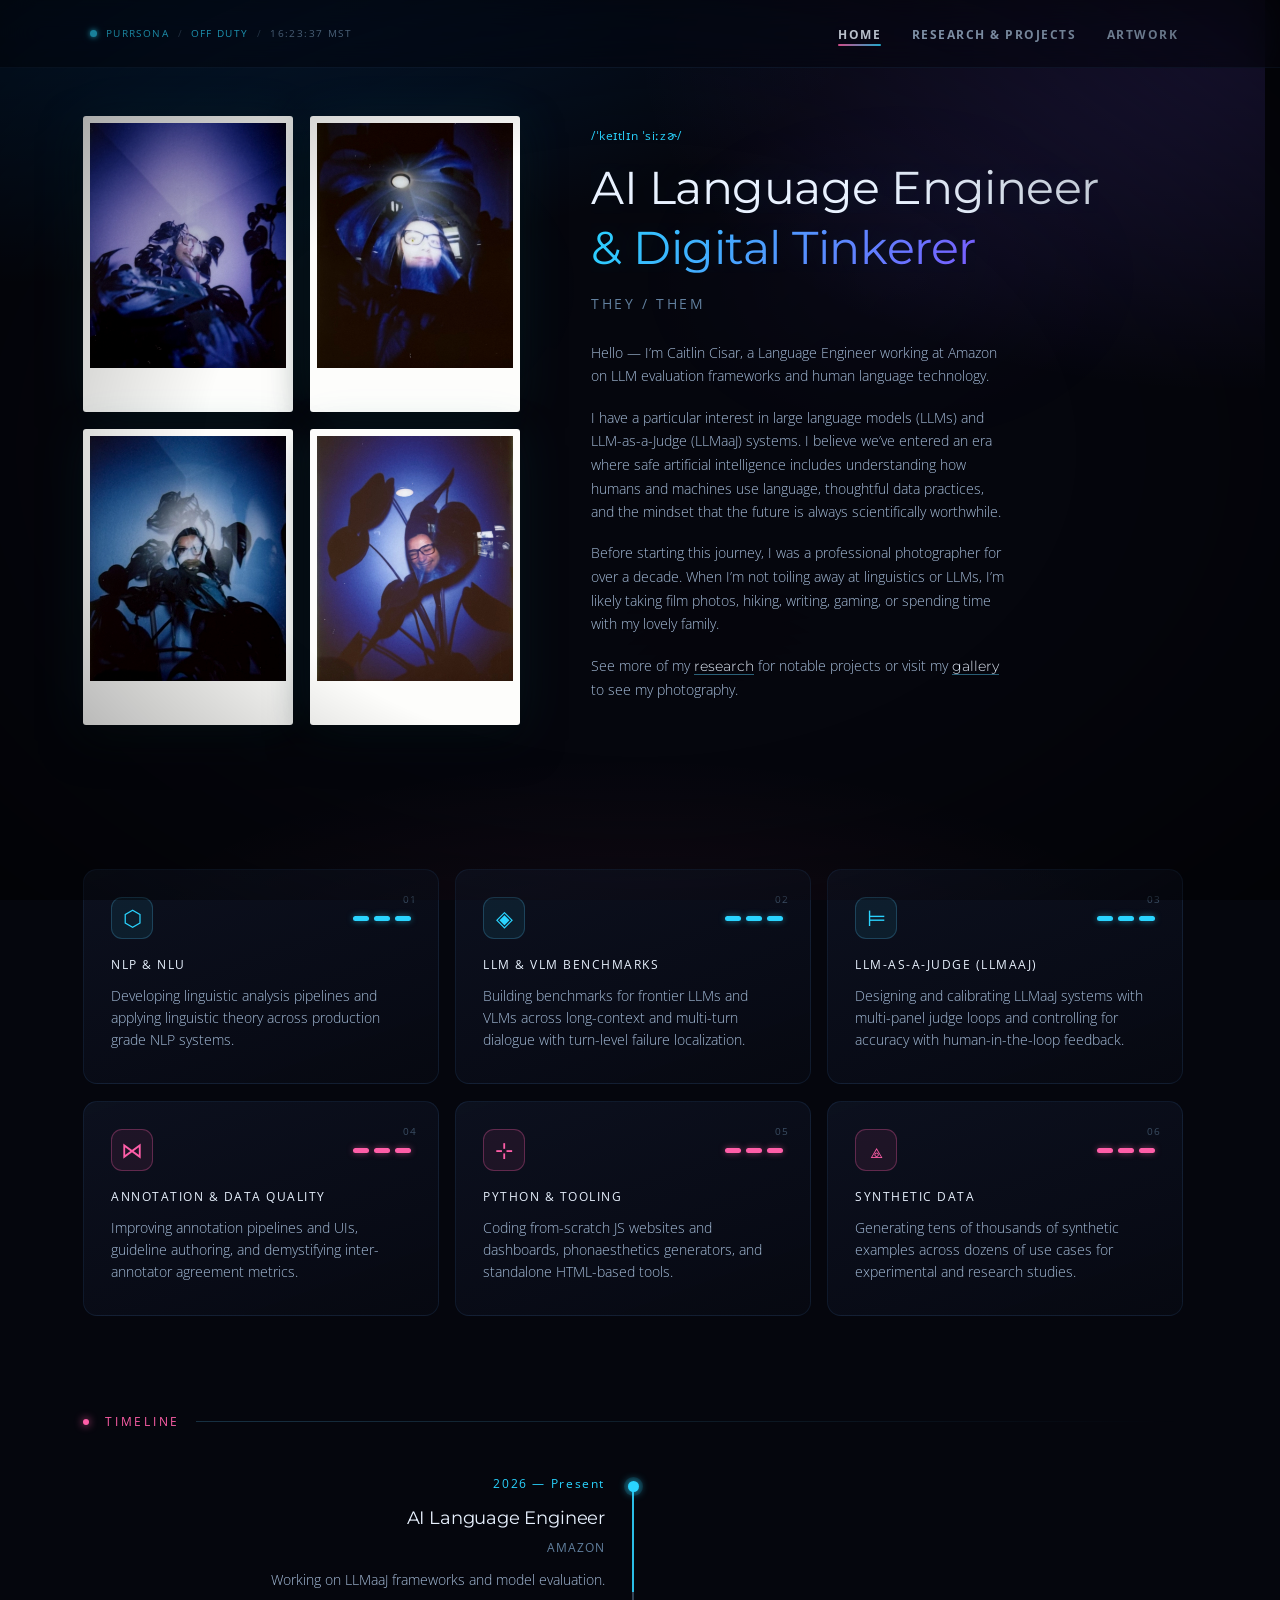
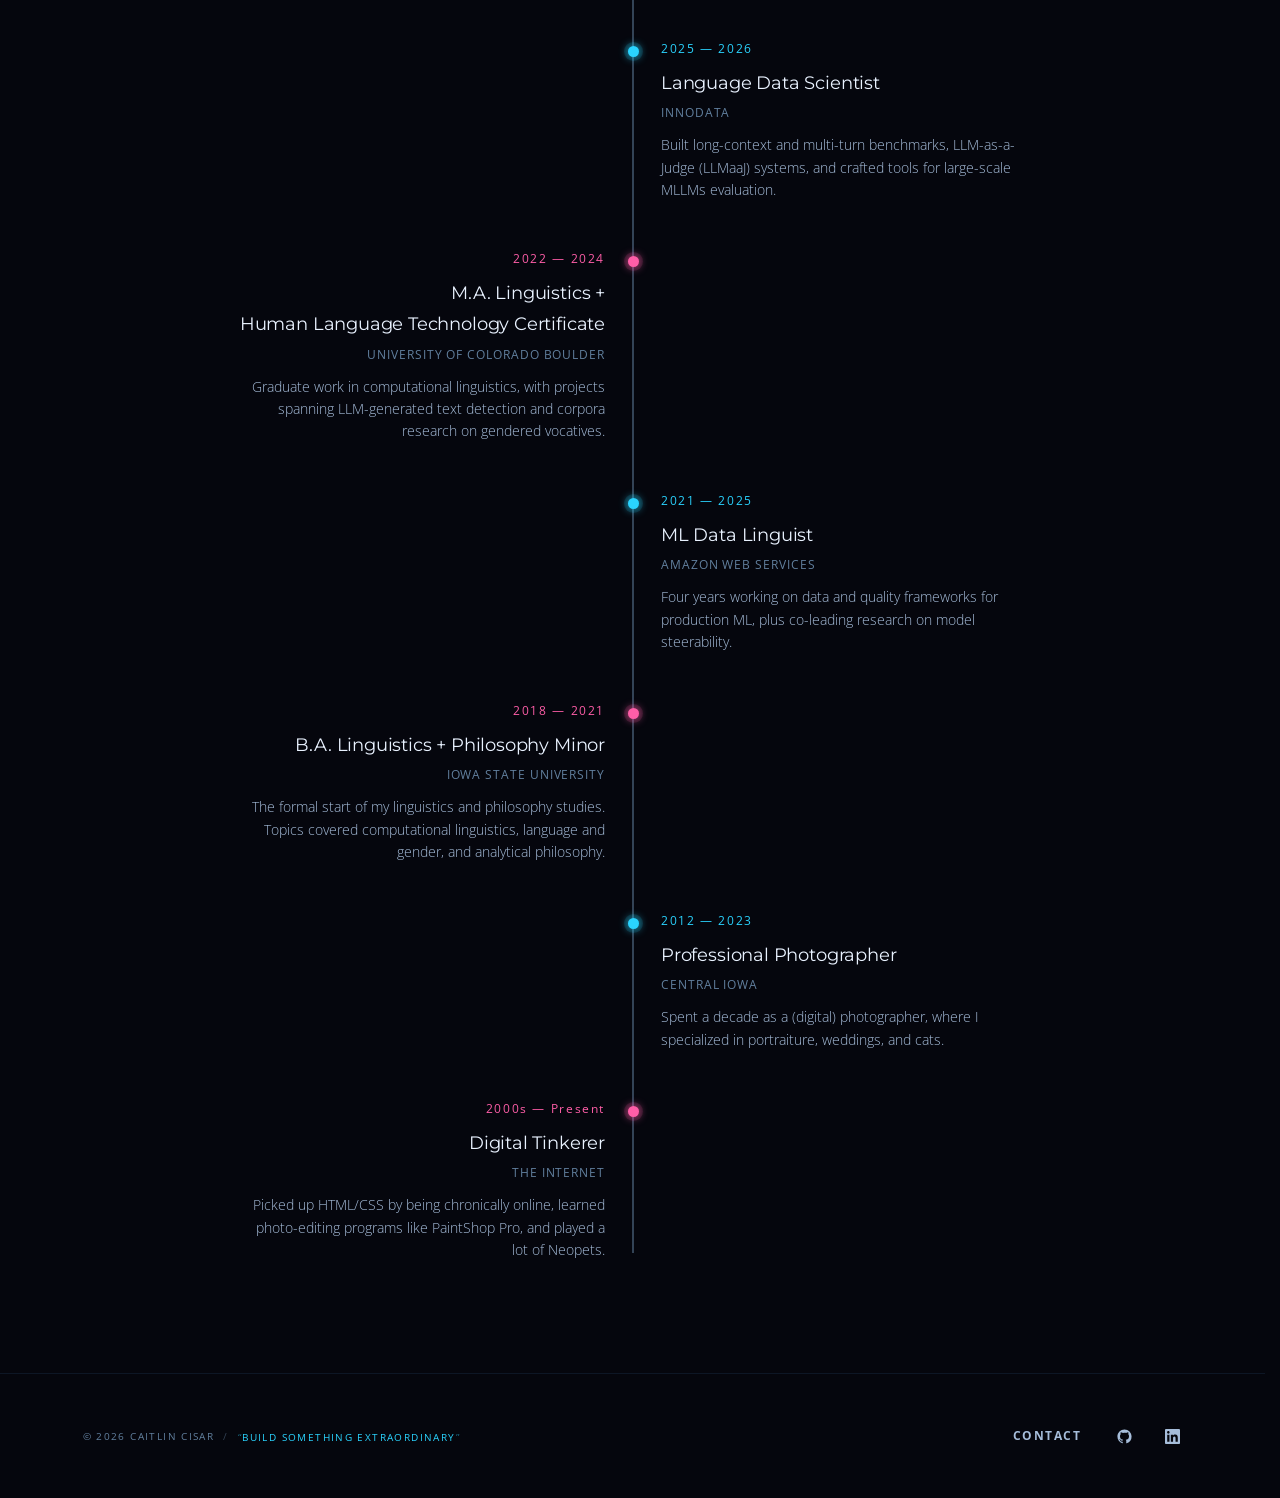
==== commit d41d8049: "Add AI Language Engineer rebrand, research page GUI toggle, and Off Duty widget - Retitle site copy " ====
--- a/index.html
+++ b/index.html
@@ -3,8 +3,8 @@
 <head>
   <meta charset="UTF-8" />
   <meta name="viewport" content="width=device-width, initial-scale=1.0" />
-  <title>Caitlin Cisar — Language Data Scientist</title>
-  <meta name="description" content="Caitlin Cisar is a language data scientist and linguist working at the intersection of NLP, ML, and LLMs." />
+  <title>Caitlin Cisar — AI Language Engineer</title>
+  <meta name="description" content="Caitlin Cisar is an AI language engineer and linguist working at the intersection of NLP, ML, and LLMs." />
   <meta name="author" content="Caitlin Cisar" />
   <meta name="theme-color" content="#060a14" />
 
@@ -12,13 +12,13 @@
        Base URL is the live custom domain; update it here if the domain changes. -->
   <meta property="og:type" content="website" />
   <meta property="og:site_name" content="Caitlin Cisar" />
-  <meta property="og:title" content="Caitlin Cisar — Language Data Scientist" />
-  <meta property="og:description" content="Caitlin Cisar is a language data scientist and linguist working at the intersection of NLP, ML, and LLMs." />
+  <meta property="og:title" content="Caitlin Cisar — AI Language Engineer" />
+  <meta property="og:description" content="Caitlin Cisar is an AI language engineer and linguist working at the intersection of NLP, ML, and LLMs." />
   <meta property="og:url" content="https://www.caitlincisar.com/" />
   <meta property="og:image" content="https://www.caitlincisar.com/images/polaroid-1.jpg" />
   <meta name="twitter:card" content="summary_large_image" />
-  <meta name="twitter:title" content="Caitlin Cisar — Language Data Scientist" />
-  <meta name="twitter:description" content="Caitlin Cisar is a language data scientist and linguist working at the intersection of NLP, ML, and LLMs." />
+  <meta name="twitter:title" content="Caitlin Cisar — AI Language Engineer" />
+  <meta name="twitter:description" content="Caitlin Cisar is an AI language engineer and linguist working at the intersection of NLP, ML, and LLMs." />
   <meta name="twitter:image" content="https://www.caitlincisar.com/images/polaroid-1.jpg" />
 
   <!-- Person entity: ties the name to this site for search engines. -->
@@ -29,8 +29,8 @@
     "name": "Caitlin Cisar",
     "url": "https://www.caitlincisar.com/",
     "image": "https://www.caitlincisar.com/images/polaroid-1.jpg",
-    "jobTitle": "Language Data Scientist",
-    "description": "Caitlin Cisar is a language data scientist and linguist working at the intersection of NLP, ML, and LLMs.",
+    "jobTitle": "AI Language Engineer",
+    "description": "Caitlin Cisar is an AI language engineer and linguist working at the intersection of NLP, ML, and LLMs.",
     "sameAs": [
       "https://www.linkedin.com/in/caitlin-cisar-634465159/",
       "https://github.com/ccisar"
@@ -61,20 +61,24 @@
           </div>
         </div>
         <div class="home-text" data-reveal style="--reveal-delay: 0.1s;">
-          <span class="eyebrow">Hello — I’m Caitlin</span>
-          <h1>Language Data Scientist <br><em>&amp; Digital Tinkerer</em><span class="pronoun">they / them</span></h1>
-
-          <p>
-            I’m Caitlin Cisar, a Language Data Scientist working at the intersection of natural language processing (NLP), machine learning (ML), and large language models (LLMs).
-          </p>
-          <p>
-            I’m passionate about advancing human language technology through human-centered ML. I firmly believe we’ve entered an era where safe "AI" starts with a thorough understanding of how humans and machines use language systems, thoughtful data practices, and the mindset that the future is always scientifically worthwhile.
-          </p>
-          <p>
-            Before starting this journey, I was a professional photographer for over a decade. When I’m not toiling away at linguistics or ML, I’m likely taking film photos, hiking, writing, gaming, or spending time with my lovely family.</p> 
-            
-          <p>
-          See more of my <a href="research.html">research</a> for notable projects or visit my <a href="artwork.html">gallery</a> to see my photography.
+          <span class="eyebrow">/ˈkeɪtlɪn ˈsiːzɚ/</span>
+          <h1 class="hero-reveal">
+            <span class="hr-row"><span class="hr-txt">AI Language Engineer</span><span class="hr-block hr-block-cyan"></span></span>
+            <span class="hr-row"><span class="hr-txt hr-grad">&amp; Digital Tinkerer</span><span class="hr-block hr-block-pink"></span></span>
+            <span class="pronoun">they / them</span>
+          </h1>
+
+          <p>
+            Hello — I’m Caitlin Cisar, a Language Engineer working at Amazon on LLM evaluation frameworks and human language technology.
+          </p>
+          <p>
+            I have a particular interest in large language models (LLMs) and LLM-as-a-Judge (LLMaaJ) systems. I believe we’ve entered an era where safe artificial intelligence includes understanding how humans and machines use language, thoughtful data practices, and the mindset that the future is always scientifically worthwhile.
+          </p>
+          <p>
+            Before starting this journey, I was a professional photographer for over a decade. When I’m not toiling away at linguistics or LLMs, I’m likely taking film photos, hiking, writing, gaming, or spending time with my lovely family.
+          </p>
+          <p>
+            See more of my <a href="research.html">research</a> for notable projects or visit my <a href="artwork.html">gallery</a> to see my photography.
           </p>
         </div>
       </div>
@@ -110,7 +114,7 @@
             </div>
             <div class="skill-card-title">LLM &amp; VLM Benchmarks</div>
             <p class="skill-card-desc">
-              Building internal benchmarks for frontier LLMs and VLMs
+              Building benchmarks for frontier LLMs and VLMs
               across long-context and multi-turn dialogue with turn-level failure localization.
             </p>
           </div>
@@ -183,41 +187,45 @@
       <!-- Timeline -->
       <div class="timeline-section">
         <p class="section-heading" data-reveal>Timeline</p>
-        <p class="timeline-lede" data-reveal>
-          A little over eight years working with linguistics across academia and industry, plus
-          a creative life on the internet before that.
-        </p>
         <ol class="timeline">
 
           <li class="timeline-item" data-reveal>
-            <span class="timeline-year">2025 — Present</span>
+            <span class="timeline-year">2026 — Present</span>
+            <div class="timeline-role">AI Language Engineer</div>
+            <div class="timeline-org">Amazon</div>
+            <p class="timeline-desc">
+              Working on LLMaaJ frameworks and model evaluation.
+            </p>
+          </li>
+
+          <li class="timeline-item" data-reveal style="--reveal-delay: 0.06s;">
+            <span class="timeline-year">2025 — 2026</span>
             <div class="timeline-role">Language Data Scientist</div>
             <div class="timeline-org">Innodata</div>
             <p class="timeline-desc">
-              Focused on data quality, LLM evaluation, and workflow design for large-scale
-              ML systems.
-            </p>
-          </li>
-
-          <li class="timeline-item" data-reveal style="--reveal-delay: 0.06s;">
+              Built long-context and multi-turn benchmarks, LLM-as-a-Judge (LLMaaJ) systems, and crafted tools for large-scale MLLMs evaluation.
+            </p>
+          </li>
+
+          <li class="timeline-item pink-accent" data-reveal style="--reveal-delay: 0.12s;">
             <span class="timeline-year">2022 — 2024</span>
-            <div class="timeline-role">M.A. Linguistics + HLT Certificate</div>
+            <div class="timeline-role">M.A. Linguistics + <br>Human Language Technology Certificate</div>
             <div class="timeline-org">University of Colorado Boulder</div>
             <p class="timeline-desc">
-              Graduate work in computational linguistics and human language technology, with projects spanning
+              Graduate work in computational linguistics, with projects spanning
               LLM-generated text detection and corpora research on gendered vocatives.
             </p>
           </li>
-          <li class="timeline-item" data-reveal style="--reveal-delay: 0.12s;">
+          <li class="timeline-item" data-reveal style="--reveal-delay: 0.18s;">
             <span class="timeline-year">2021 — 2025</span>
             <div class="timeline-role">ML Data Linguist</div>
             <div class="timeline-org">Amazon Web Services</div>
             <p class="timeline-desc">
-              Four years working on data and quality frameworks for production ML, 
+              Four years working on data and quality frameworks for production ML,
               plus co-leading research on model steerability.
             </p>
           </li>
-          <li class="timeline-item" data-reveal style="--reveal-delay: 0.18s;">
+          <li class="timeline-item pink-accent" data-reveal style="--reveal-delay: 0.24s;">
             <span class="timeline-year">2018 — 2021</span>
             <div class="timeline-role">B.A. Linguistics + Philosophy Minor</div>
             <div class="timeline-org">Iowa State University</div>
@@ -225,17 +233,17 @@
               The formal start of my linguistics and philosophy studies. Topics covered computational linguistics, language and gender, and analytical philosophy.
             </p>
           </li>
-          <li class="timeline-item pink-accent" data-reveal style="--reveal-delay: 0.24s;">
+          <li class="timeline-item" data-reveal style="--reveal-delay: 0.30s;">
             <span class="timeline-year">2012 — 2023</span>
             <div class="timeline-role">Professional Photographer</div>
             <div class="timeline-org">Central Iowa</div>
             <p class="timeline-desc">
               Spent a decade as a (digital) photographer, where I specialized in portraiture, weddings,
-              and cats. 
-            </p>
-          </li>
-          <li class="timeline-item" data-reveal style="--reveal-delay: 0.30s;">
-            <span class="timeline-year">2000s</span>
+              and cats.
+            </p>
+          </li>
+          <li class="timeline-item pink-accent" data-reveal style="--reveal-delay: 0.36s;">
+            <span class="timeline-year">2000s — Present</span>
             <div class="timeline-role">Digital Tinkerer</div>
             <div class="timeline-org">The Internet</div>
             <p class="timeline-desc">
--- a/style.css
+++ b/style.css
@@ -2,7 +2,7 @@
    CAITLIN CISAR / caitlincisar.com
    ============================================ */
 
-@import url('https://fonts.googleapis.com/css2?family=Cormorant+Garamond:ital,wght@0,300;0,400;0,500;1,300;1,400&family=IBM+Plex+Sans:wght@300;400;500;600&family=DM+Mono:wght@300;400;500&display=swap');
+@import url('https://fonts.googleapis.com/css2?family=Montserrat:wght@300;400;700&family=Open+Sans:wght@400;500;700&family=JetBrains+Mono:wght@400;500&display=swap');
 
 /* ============================================
    THEME TOKENS
@@ -17,6 +17,7 @@
   --accent:      #2ad4ff;
   --accent2:     #7c5cff;
   --pink:        #ff5ea8;
+  --green:       #3ee08a;
   --link:        #4da6ff;
   --link-glow:   rgba(77,166,255,0.55);
 
@@ -59,7 +60,7 @@
 
 body {
   color: var(--ink);
-  font-family: 'IBM Plex Sans', system-ui, sans-serif;
+  font-family: 'Open Sans', sans-serif;
   font-size: var(--text-base);
   line-height: 1.72;
   -webkit-font-smoothing: antialiased;
@@ -137,7 +138,7 @@
    ============================================ */
 
 h1, h2, h3 {
-  font-family: 'Cormorant Garamond', Georgia, serif;
+  font-family: 'Montserrat', sans-serif;
   font-weight: 300;
   letter-spacing: -0.01em;
   color: var(--ink);
@@ -154,6 +155,7 @@
 
 a {
   color: var(--ink);
+  font-family: 'Montserrat', sans-serif;
   text-decoration: underline;
   text-decoration-color: var(--rule-bright);
   text-underline-offset: 3px;
@@ -163,6 +165,13 @@
 a:hover {
   color: #fff;
   text-shadow: 0 0 18px rgba(42,212,255,0.7), 0 0 8px rgba(42,212,255,0.4);
+  text-decoration-color: var(--accent);
+}
+
+/* Inline links in body copy: just turn blue, no glow, underline stays */
+p a:hover {
+  color: var(--accent);
+  text-shadow: none;
   text-decoration-color: var(--accent);
 }
 
@@ -206,40 +215,35 @@
   flex-shrink: 0;
 }
 .nav-status-dot {
+  position: relative;
   width: 7px; height: 7px;
+  flex-shrink: 0;
   border-radius: 50%;
   background: var(--accent);
   box-shadow: 0 0 5px var(--accent), 0 0 10px rgba(42,212,255,0.4);
   animation: statusPulse 3s ease-in-out infinite;
-  flex-shrink: 0;
-}
+  transition: background 0.4s var(--ease);
+}
+.nav-status-dot.is-set { width: 8px; height: 8px; }
 @keyframes statusPulse {
-  0%, 100% { opacity: 1; box-shadow: 0 0 5px var(--accent), 0 0 12px rgba(42,212,255,0.45); }
-  50%      { opacity: 0.35; box-shadow: 0 0 2px var(--accent); }
-}
-.nav-status-label {
-  font-family: 'DM Mono', monospace;
-  font-size: 0.62rem;
-  letter-spacing: 0.16em;
-  text-transform: uppercase;
-  color: var(--accent);
-  opacity: 0.85;
+  0%, 100% { opacity: 1; }
+  50%      { opacity: 0.35; }
 }
 .nav-status-sep {
-  font-family: 'DM Mono', monospace;
+  font-family: 'Open Sans', sans-serif;
   font-size: 0.62rem;
   color: var(--mid);
   opacity: 0.5;
 }
 .nav-status-time {
-  font-family: 'DM Mono', monospace;
+  font-family: 'Open Sans', sans-serif;
   font-size: 0.62rem;
   letter-spacing: 0.14em;
   color: var(--mid);
   text-transform: uppercase;
 }
 .nav-status-link {
-  font-family: 'DM Mono', monospace;
+  font-family: 'Open Sans', sans-serif;
   font-size: 0.62rem;
   letter-spacing: 0.14em;
   text-transform: uppercase;
@@ -252,6 +256,26 @@
   color: #fff;
   text-decoration: none;
 }
+/* Full word on desktop, single icon badge on narrow screens (see media query below) */
+.ns-compact { display: none; }
+/* Icon badge. Same visual language as .skill-card-icon, scaled down for the nav */
+.nav-icon-badge {
+  align-items: center;
+  justify-content: center;
+  width: 22px; height: 22px;
+  border-radius: 7px;
+  background: rgba(42,212,255,0.08);
+  border: 1px solid var(--rule-solid);
+  color: var(--accent);
+  font-family: 'Open Sans', sans-serif;
+  font-size: 0.8rem;
+  line-height: 1;
+}
+.nav-icon-badge--pink {
+  color: var(--pink);
+  background: rgba(255,94,168,0.08);
+  border-color: rgba(255,94,168,0.3);
+}
 
 .nav-links {
   display: flex;
@@ -260,8 +284,9 @@
   list-style: none;
 }
 .nav-links a {
-  font-family: 'DM Mono', monospace;
-  font-size: 0.76rem;
+  font-family: 'Open Sans', sans-serif;
+  font-size: 0.72rem;
+  font-weight: 700;
   letter-spacing: 0.13em;
   text-transform: uppercase;
   color: var(--ink-soft);
@@ -269,12 +294,12 @@
   padding: 6px 12px;
   border-radius: 6px;
   position: relative;
-  transition: color 0.2s, background-color 0.2s;
+  transition: color 0.2s;
 }
 .nav-links a:hover {
-  color: #fff;
-  background-color: rgba(90,200,255,0.07);
+  color: var(--accent);
   text-decoration: none;
+  text-shadow: none;
 }
 .nav-links a.active { color: var(--ink); }
 .nav-links a::after {
@@ -307,7 +332,7 @@
 }
 
 .section-heading {
-  font-family: 'DM Mono', monospace;
+  font-family: 'Open Sans', sans-serif;
   font-size: var(--text-xs);
   letter-spacing: 0.24em;
   text-transform: uppercase;
@@ -384,10 +409,9 @@
 .polaroid:hover img { filter: brightness(1.05) saturate(1.06); }
 
 .home-text .eyebrow {
-  font-family: 'DM Mono', monospace;
+  font-family: 'Open Sans', sans-serif;
   font-size: var(--text-xs);
-  letter-spacing: 0.22em;
-  text-transform: uppercase;
+  letter-spacing: 0.05em;
   color: var(--accent);
   margin-bottom: 1.1rem;
   display: inline-block;
@@ -398,16 +422,63 @@
   margin-bottom: 1.8rem;
   letter-spacing: -0.015em;
 }
-.home-text h1 em {
-  font-style: italic;
+
+/* ── Hero block-reveal: a solid block sweeps over each line, pauses,
+   then retracts to uncover the text. Runs once on load. ── */
+.home-text h1.hero-reveal {
+  font-family: 'Montserrat', sans-serif;
+  font-weight: 400;
+  letter-spacing: -0.01em;
+}
+.hr-row {
+  position: relative;
+  display: inline-block;
+  overflow: hidden;
+  padding-bottom: 0.15em;
+  margin-bottom: -0.15em;
+}
+.hr-txt {
+  display: block;
+  clip-path: inset(0 100% 0 0);
+  animation: hrReveal 1.1s var(--ease) both;
+}
+.hr-grad {
+  font-weight: 400;
   background: linear-gradient(120deg, var(--accent), var(--accent2));
   -webkit-background-clip: text;
   background-clip: text;
   -webkit-text-fill-color: transparent;
 }
+.hr-block {
+  position: absolute;
+  inset: 0;
+  transform-origin: left center;
+  clip-path: inset(0 100% 0 0);
+  animation: hrSweep 1.1s var(--ease) both;
+}
+.hr-block-cyan { background: var(--accent); }
+.hr-block-pink { background: var(--pink); }
+.hr-row:nth-child(2) .hr-txt,
+.hr-row:nth-child(2) .hr-block { animation-delay: 0.22s; }
+
+@keyframes hrSweep {
+  0%   { clip-path: inset(0 100% 0 0); }
+  30%  { clip-path: inset(0 0 0 0); }
+  55%  { clip-path: inset(0 0 0 0); }
+  85%, 100% { clip-path: inset(0 0 0 100%); }
+}
+@keyframes hrReveal {
+  0%, 30%  { clip-path: inset(0 100% 0 0); }
+  55%, 100% { clip-path: inset(0 0 0 0); }
+}
+@media (prefers-reduced-motion: reduce) {
+  .hr-txt { clip-path: inset(0 0 0 0) !important; animation: none !important; }
+  .hr-block { display: none !important; }
+}
+
 .home-text h1 .pronoun {
   display: block;
-  font-family: 'DM Mono', monospace;
+  font-family: 'Open Sans', sans-serif;
   font-size: 0.9rem;
   letter-spacing: 0.18em;
   text-transform: uppercase;
@@ -435,7 +506,7 @@
 /* LCARS style console buttons */
 .btn-lcars {
   --lcars: #ff9966;
-  font-family: 'DM Mono', monospace;
+  font-family: 'Open Sans', sans-serif;
   font-size: var(--text-xs);
   letter-spacing: 0.1em;
   text-transform: uppercase;
@@ -550,7 +621,7 @@
 }
 
 .skill-card-icon {
-  font-family: 'DM Mono', monospace;
+  font-family: 'Open Sans', sans-serif;
   font-size: 1.4rem;
   display: inline-flex;
   align-items: center;
@@ -569,7 +640,7 @@
 }
 
 .skill-card-title {
-  font-family: 'DM Mono', monospace;
+  font-family: 'Open Sans', sans-serif;
   font-size: var(--text-xs);
   letter-spacing: 0.13em;
   text-transform: uppercase;
@@ -586,7 +657,7 @@
   content: attr(data-num);
   position: absolute;
   top: 1.3rem; right: 1.3rem;
-  font-family: 'DM Mono', monospace;
+  font-family: 'Open Sans', sans-serif;
   font-size: 0.62rem;
   color: var(--mid);
   letter-spacing: 0.1em;
@@ -598,14 +669,7 @@
    ============================================ */
 
 .timeline-section { padding: 1rem 0 5rem; }
-
-.timeline-lede {
-  font-size: var(--text-sm);
-  color: var(--ink-soft);
-  font-weight: 300;
-  max-width: 60ch;
-  margin-bottom: 2.6rem;
-}
+.timeline-section .section-heading { margin-bottom: 2.6rem; }
 
 .timeline {
   list-style: none;
@@ -622,7 +686,29 @@
   top: 8px;
   bottom: 8px;
   width: 1px;
-  background: linear-gradient(to bottom, var(--accent), var(--rule-solid) 55%, transparent);
+  background: var(--mid);
+}
+
+/* A signal traveling the length of the rail. Motion standing in for the
+   passage of time, distinct from the status dot's in-place pulse. */
+.timeline::after {
+  content: '';
+  position: absolute;
+  left: 50%;
+  transform: translateX(-50%);
+  top: 8px;
+  width: 2px;
+  height: 110px;
+  background: var(--accent);
+  opacity: 0.85;
+  pointer-events: none;
+  animation: timelineFlow 6s ease-in-out infinite alternate;
+  animation-play-state: paused;
+}
+.timeline.is-running::after { animation-play-state: running; }
+@keyframes timelineFlow {
+  0%   { top: 8px; }
+  100% { top: calc(100% - 8px - 110px); }
 }
 
 .timeline-item {
@@ -633,12 +719,12 @@
 }
 .timeline-item:nth-child(odd) {
   left: 0;
-  padding-right: 0.75rem;
+  padding-right: 1.75rem;
   text-align: right;
 }
 .timeline-item:nth-child(even) {
   left: 50%;
-  padding-left: 0.75rem;
+  padding-left: 1.75rem;
 }
 .timeline-item:last-child { padding-bottom: 0; }
 
@@ -660,7 +746,7 @@
 }
 
 .timeline-year {
-  font-family: 'DM Mono', monospace;
+  font-family: 'Open Sans', sans-serif;
   font-size: var(--text-xs);
   letter-spacing: 0.14em;
   color: var(--accent);
@@ -670,13 +756,14 @@
 .timeline-item.pink-accent .timeline-year { color: var(--pink); }
 
 .timeline-role {
+  font-family: 'Montserrat', sans-serif;
   font-size: var(--text-md);
   color: var(--ink);
   margin-bottom: 0.3rem;
   letter-spacing: -0.01em;
 }
 .timeline-org {
-  font-family: 'DM Mono', monospace;
+  font-family: 'Open Sans', sans-serif;
   font-size: var(--text-xs);
   letter-spacing: 0.08em;
   text-transform: uppercase;
@@ -706,7 +793,7 @@
 .modal-overlay {
   position: fixed;
   inset: 0;
-  z-index: 200;
+  z-index: 600;
   display: flex;
   align-items: center;
   justify-content: center;
@@ -732,9 +819,28 @@
   -webkit-backdrop-filter: blur(16px);
   transform: translateY(14px) scale(0.985);
   transition: transform 0.24s var(--ease);
-}
+  scrollbar-width: thin;
+  scrollbar-color: rgba(42,212,255,0.5) transparent;
+}
+.modal-panel::-webkit-scrollbar { width: 7px; }
+.modal-panel::-webkit-scrollbar-thumb {
+  background: rgba(42,212,255,0.5);
+  border-radius: 999px;
+}
+.modal-panel::-webkit-scrollbar-thumb:hover { background: rgba(42,212,255,0.75); }
+.modal-panel::-webkit-scrollbar-track { background: transparent; }
 .modal-overlay.show .modal-panel { transform: translateY(0) scale(1); }
-.modal-panel-wide { width: min(760px, 100%); }
+.modal-panel-wide { width: min(760px, 100%); min-height: 608px; }
+
+/* Project modal: stretch the body to fill the panel's min-height so the
+   link/note at the end sits flush with the bottom instead of floating right
+   after the tags, and read the description a touch smaller than the rest
+   of the site's body copy. */
+#modal-project .modal-panel { display: flex; flex-direction: column; }
+#modal-project .modal-body { display: flex; flex-direction: column; flex: 1; }
+#modal-project .td-p { font-size: 0.9rem; }
+#modal-project .td-link,
+#modal-project .td-nolink { margin-top: auto; }
 
 .modal-bar {
   display: flex;
@@ -759,14 +865,14 @@
   flex-shrink: 0;
 }
 .modal-bar-code {
-  font-family: 'DM Mono', monospace;
+  font-family: 'Open Sans', sans-serif;
   font-size: 0.56rem;
   letter-spacing: 0.14em;
   text-transform: uppercase;
   color: var(--mid);
 }
 .modal-title {
-  font-family: 'DM Mono', monospace;
+  font-family: 'Montserrat', sans-serif;
   font-size: 0.8rem;
   letter-spacing: 0.12em;
   text-transform: uppercase;
@@ -774,7 +880,7 @@
   margin: 0 auto 0 0;
 }
 .modal-close {
-  font-family: 'DM Mono', monospace;
+  font-family: 'Open Sans', sans-serif;
   font-size: 1.15rem;
   line-height: 1;
   width: 30px; height: 30px;
@@ -794,11 +900,6 @@
   background: rgba(42,212,255,0.08);
 }
 .modal-body { padding: 1.8rem 1.7rem 2rem; }
-.modal-lede {
-  color: var(--ink-soft);
-  font-size: var(--text-sm);
-  margin: 0 0 1.4rem;
-}
 
 .contact-list { display: flex; flex-direction: column; gap: 0.7rem; }
 .contact-row {
@@ -818,7 +919,7 @@
   transform: translateX(3px);
 }
 .contact-row-label {
-  font-family: 'DM Mono', monospace;
+  font-family: 'Open Sans', sans-serif;
   font-size: 0.6rem;
   letter-spacing: 0.18em;
   text-transform: uppercase;
@@ -826,7 +927,7 @@
   min-width: 70px;
 }
 .contact-row-val {
-  font-family: 'DM Mono', monospace;
+  font-family: 'Open Sans', sans-serif;
   font-size: 0.84rem;
   color: var(--ink);
 }
@@ -851,197 +952,738 @@
 .contact-copy.copied { border-color: var(--accent); background: rgba(42,212,255,0.06); }
 .contact-copy.copied .contact-row-val { color: var(--accent); }
 
+/* External-link rows (GitHub, LinkedIn). Same right-aligned icon slot as the copy button */
+.contact-row .contact-external-icon {
+  margin-left: auto;
+  display: inline-flex;
+  align-items: center;
+  color: var(--accent);
+  opacity: 0.7;
+  transition: opacity 0.2s;
+}
+.contact-row:hover .contact-external-icon { opacity: 1; }
+
 .purrsona-tagline {
-  font-family: 'DM Mono', monospace;
+  font-family: 'Open Sans', sans-serif;
   font-size: 0.7rem;
   letter-spacing: 0.06em;
   color: var(--mid);
-  margin-bottom: 1.6rem;
+  margin-bottom: 1rem;
   position: relative;
 }
 
-.purrsona-controls {
-  display: flex;
+/* ── Console: the tabs read as their own bordered nav strip; the list
+   panels underneath stay borderless/flush against the modal glass for a
+   sleeker, more open LCARS read instead of one boxed-in control panel. ── */
+.purrsona-console {
+  display: flex;
+  flex-direction: column;
+}
+.pc-row { padding: 0.8rem 1.1rem; }
+
+/* ── Identity card: the persistent "currently online as" strip. It lives in
+   the left column now, so it shares the plain pcard-head shell and stacks
+   its contents to fit a narrow column ── */
+.identity-card.pcard-fill .identity-body {
+  flex: 1 1 auto;
+  justify-content: center;
+}
+.identity-body {
+  display: flex;
+  flex-direction: column;
+  gap: 0.55rem;
+  padding: 0.85rem 0.9rem;
+}
+.identity-top {
+  display: flex;
+  align-items: center;
+  gap: 0.6rem;
+  min-width: 0;
+}
+.purrsona-identity-name {
+  font-family: 'Montserrat', sans-serif;
+  font-size: 1.15rem;
+  color: var(--ink);
+  line-height: 1.2;
+  min-width: 0;
+  flex: 1;
+}
+
+/* ── Tabs: a bordered nav strip (Off Duty's own console). It's the only
+   bordered box left in this console now that the list panels below are
+   borderless, so it reads clearly as "here is the navigation area". ── */
+.purrsona-tabs.pc-row {
+  display: flex;
+  gap: 1.4rem;
+  padding: 0.15rem 1.1rem;
+  border: 1px solid var(--rule-solid);
+  border-radius: 10px;
+  background: rgba(8,14,26,0.5);
+  margin-bottom: 0.9rem;
+}
+.tk-tabs.pc-row { gap: 0.9rem; }
+.purrsona-tab {
+  font-family: 'Open Sans', sans-serif;
+  font-size: 0.66rem;
+  letter-spacing: 0.1em;
+  text-transform: uppercase;
+  color: var(--mid);
+  background: transparent;
+  border: none;
+  border-bottom: 2px solid transparent;
+  padding: 0.75rem 0.05rem;
+  cursor: pointer;
+  transition: color 0.2s, border-color 0.2s;
+}
+.purrsona-tab:hover { color: var(--ink-soft); }
+.purrsona-tab.is-active {
+  color: var(--accent);
+  border-bottom-color: var(--accent);
+}
+
+@keyframes panelFade {
+  from { opacity: 0; transform: translateY(4px); }
+  to   { opacity: 1; transform: translateY(0); }
+}
+
+/* ── Off Duty: reading / listening / gaming, same console rows ── */
+.tk-panel {
+  animation: panelFade 0.22s var(--ease);
+  display: flex;
+  flex-direction: column;
+  justify-content: center;
+  min-height: 480px; /* static fallback for no-JS; shell.js measures Purrsona's
+    real content height at runtime and overrides this inline so the two LCARS
+    windows always match, on any viewport, not just the one they were tuned on */
+}
+.tk-panel[hidden] { display: none; }
+.tk-item {
+  display: flex;
+  align-items: center;
+  gap: 0.9rem;
+}
+.tk-item-n {
+  font-family: 'Open Sans', sans-serif;
+  font-size: 0.62rem;
+  color: var(--mid);
+  min-width: 1.3em;
+  text-align: right;
+  flex-shrink: 0;
+}
+.tk-icon {
+  font-size: 1.4rem;
+  line-height: 1;
+  flex-shrink: 0;
+}
+.tk-item-text { flex: 1; min-width: 0; }
+.tk-item-label {
+  display: block;
+  font-family: 'Open Sans', sans-serif;
+  font-size: 0.58rem;
+  letter-spacing: 0.16em;
+  text-transform: uppercase;
+  color: var(--mid);
+  margin-bottom: 0.2rem;
+}
+.tk-item-title {
+  font-family: 'Montserrat', sans-serif;
+  font-weight: 400;
+  font-size: 1.05rem;
+  color: var(--ink);
+  line-height: 1.25;
+}
+.tk-item-sub {
+  font-family: 'Open Sans', sans-serif;
+  font-size: 0.66rem;
+  letter-spacing: 0.06em;
+  color: var(--mid);
+  margin-top: 0.15rem;
+}
+/* Every single-entry tab's right-hand flourish sits in the same size box, so
+   Gaming and TV read as one consistent family of micro-indicators instead of
+   differently-sized widgets. (Reading and Listening are numbered lists now
+   and don't use this. It's just the two "currently" tabs.) */
+.tk-anim {
+  width: 26px;
+  height: 20px;
+  flex-shrink: 0;
+  display: flex;
+  align-items: center;
+  justify-content: center;
+}
+
+/* Reading uses a small progress ring with an orbiting dot, instead of a
+   full-width bar, so it lives on the right like the others do */
+.tk-ring { width: 20px; height: 20px; overflow: visible; }
+.tk-ring-track { fill: none; stroke: rgba(255,255,255,0.1); stroke-width: 2.6; }
+.tk-ring-fill {
+  fill: none;
+  stroke: var(--accent2);
+  stroke-width: 2.6;
+  stroke-linecap: round;
+  transform-origin: 16px 16px;
+  transform: rotate(-90deg);
+  stroke-dasharray: 75.4;
+  stroke-dashoffset: calc(75.4 - (75.4 * var(--pct) / 100));
+}
+.tk-ring-dot {
+  fill: var(--accent2);
+  filter: drop-shadow(0 0 3px var(--accent2));
+  transform-origin: 16px 16px;
+  animation: tkRingOrbit 3s linear infinite;
+}
+@keyframes tkRingOrbit { to { transform: rotate(360deg); } }
+
+/* Chase-lit LEDs. A console-power-light flourish for the Gaming tab.
+   Just 3 dots now, sized to match the equalizer's footprint. */
+.tk-leds { gap: 4px; }
+.tk-leds i {
+  display: block;
+  width: 5px; height: 5px;
+  border-radius: 50%;
+  background: rgba(255,255,255,0.12);
+  animation: tkChase 1.6s ease-in-out infinite;
+}
+.tk-leds i:nth-child(1) { animation-delay: 0s; }
+.tk-leds i:nth-child(2) { animation-delay: 0.2s; }
+.tk-leds i:nth-child(3) { animation-delay: 0.4s; }
+@keyframes tkChase {
+  0%, 100% { background: rgba(255,255,255,0.12); box-shadow: none; }
+  30%      { background: var(--accent); box-shadow: 0 0 6px var(--accent); }
+}
+
+/* Buffering dots. A streaming-signal flourish for the TV tab */
+.tk-buffer { gap: 4px; }
+.tk-buffer i {
+  display: block;
+  width: 5px; height: 5px;
+  border-radius: 50%;
+  background: var(--pink);
+  animation: tkBuffer 1.2s ease-in-out infinite;
+}
+.tk-buffer i:nth-child(1) { animation-delay: 0s; }
+.tk-buffer i:nth-child(2) { animation-delay: 0.2s; }
+.tk-buffer i:nth-child(3) { animation-delay: 0.4s; }
+@keyframes tkBuffer {
+  0%, 100% { opacity: 0.35; transform: scale(0.8); }
+  50%      { opacity: 1; transform: scale(1.15); }
+}
+
+@media (prefers-reduced-motion: reduce) {
+  .tk-ring-dot { animation: none; }
+  .tk-leds i { animation: none; }
+  .tk-leds i:nth-child(odd) { background: var(--accent); }
+  .tk-buffer i { animation: none; opacity: 1; transform: none; }
+  .tk-group-icon-spin { animation: none; }
+  .tk-group-icon-star path { animation: none; opacity: 1; transform: scale(1); filter: drop-shadow(0 0 3px var(--pink)); }
+  .tk-orbit-dot { animation: none; }
+  .tk-group-icon-eq i { animation: none; transform: scaleY(0.7); }
+  .tk-scan-rect { animation: none; }
+}
+
+/* ── The standard list template: every tab (Reading, Listening, Star Trek,
+   and anything added later) is a scrolling shelf of numbered rows grouped
+   under a heading like "Currently reading" / "Songs on repeat" / "Currently
+   watching". Kept inside the same fixed panel height via an internal
+   scroll, so no tab can grow the modal past the others. */
+.tk-panel-books { justify-content: flex-start; }
+.tk-books-scroll {
+  flex: 1 1 auto;
+  min-height: 0;
+  overflow-y: auto;
+  padding-right: 0.9rem;
+}
+
+/* Themed scrollbar. Shared by any tab whose content outgrows its panel,
+   so scrolling always reads as part of the site instead of a bare OS
+   default. */
+.tk-books-scroll {
+  scrollbar-width: thin;
+  scrollbar-color: rgba(42,212,255,0.5) transparent;
+}
+.tk-books-scroll::-webkit-scrollbar { width: 7px; }
+.tk-books-scroll::-webkit-scrollbar-thumb {
+  background: rgba(42,212,255,0.5);
+  border-radius: 999px;
+}
+.tk-books-scroll::-webkit-scrollbar-thumb:hover { background: rgba(42,212,255,0.75); }
+.tk-books-scroll::-webkit-scrollbar-track { background: transparent; }
+.tk-book-group + .tk-book-group { margin-top: 2rem; }
+.tk-book-group-label {
+  display: flex;
+  align-items: center;
+  gap: 0.4rem;
+  font-family: 'Open Sans', sans-serif;
+  font-size: 0.58rem;
+  letter-spacing: 0.16em;
+  text-transform: uppercase;
+  color: var(--mid);
+  margin: 0 0 0.5rem;
+}
+/* Every entry, in every tab, is a numbered row: a small index column, then
+   the body. Numbering restarts at 1 within each group. This is the standard
+   template. Any tab, current or future, should reuse .tk-book-group /
+   .tk-book rather than inventing its own list markup. */
+.tk-book {
+  display: flex;
+  gap: 0.6rem;
+  align-items: flex-start;
+  padding: 0.6rem 0;
+  border-top: 1px solid var(--rule);
+}
+.tk-book:first-of-type { border-top: none; padding-top: 0; }
+.tk-book-n {
+  font-family: 'Open Sans', sans-serif;
+  font-size: 0.62rem;
+  color: var(--mid);
+  min-width: 1.3em;
+  text-align: right;
+  flex-shrink: 0;
+  padding-top: 0.2rem;
+}
+.tk-book-body { flex: 1 1 auto; min-width: 0; }
+.tk-book-head {
+  display: flex;
+  align-items: baseline;
+  justify-content: space-between;
+  gap: 0.6rem;
   flex-wrap: wrap;
-  gap: 1.2rem;
-  margin-bottom: 1.2rem;
+}
+.tk-book-title {
+  font-family: 'Montserrat', sans-serif;
+  font-size: 0.86rem;
+  color: var(--ink);
+  line-height: 1.3;
+}
+.tk-book-chips {
+  display: flex;
+  gap: 0.3rem;
+  flex-shrink: 0;
+  flex-wrap: wrap;
+}
+.tk-book-author {
+  font-family: 'Open Sans', sans-serif;
+  font-size: 0.66rem;
+  letter-spacing: 0.04em;
+  color: var(--mid);
+  margin-top: 0.15rem;
+}
+.tk-book-desc {
+  font-family: 'Open Sans', sans-serif;
+  font-weight: 300;
+  font-size: 0.7rem;
+  color: var(--ink-soft);
+  line-height: 1.4;
+  margin: 0.3rem 0 0;
+}
+
+/* Group-label flourishes, standing in for the old static emoji.
+   "Currently reading" gets a small orbiting gradient disc; "Recommended"
+   gets a glowing, gently pulsing star, using the same idea as the tab icons
+   (equalizer/LEDs/buffer), just sized for an inline label. */
+.tk-group-icon {
+  display: inline-flex;
+  align-items: center;
+  justify-content: center;
+  width: 11px;
+  height: 11px;
+  flex-shrink: 0;
+}
+.tk-group-icon-spin {
+  border-radius: 50%;
+  background: conic-gradient(from 0deg, var(--accent), var(--accent2), var(--pink), var(--accent));
+  animation: tkGroupSpin 1.8s linear infinite;
+}
+@keyframes tkGroupSpin { to { transform: rotate(360deg); } }
+
+.tk-group-icon-star svg { width: 100%; height: 100%; display: block; }
+.tk-group-icon-star path {
+  fill: var(--pink);
+  filter: drop-shadow(0 0 2px var(--pink));
+  transform-origin: center;
+  animation: tkGroupStar 1.8s ease-in-out infinite;
+}
+@keyframes tkGroupStar {
+  0%, 100% { opacity: 0.45; transform: scale(0.82); filter: drop-shadow(0 0 1px var(--pink)); }
+  50%      { opacity: 1;    transform: scale(1.05); filter: drop-shadow(0 0 5px var(--pink)); }
+}
+
+/* "Albums on repeat" uses a small dot orbiting a ring, standing in for a
+   record spinning on a turntable, same footprint as the spin/star icons. */
+.tk-group-icon-orbit svg { width: 100%; height: 100%; display: block; overflow: visible; }
+.tk-orbit-ring { fill: none; stroke: var(--accent2); stroke-width: 1.6; opacity: 0.35; }
+.tk-orbit-dot {
+  fill: var(--accent2);
+  filter: drop-shadow(0 0 2px var(--accent2));
+  transform-origin: 12px 12px;
+  animation: tkGroupOrbit 2.2s linear infinite;
+}
+@keyframes tkGroupOrbit { to { transform: rotate(360deg); } }
+
+/* "Songs on repeat" uses a tiny equalizer, three bars bouncing at their own
+   offbeat rhythms, same footprint as the other group icons. */
+.tk-group-icon-eq {
   align-items: flex-end;
-  position: relative;
-}
-.purrsona-field {
+  gap: 1.5px;
+}
+.tk-group-icon-eq i {
+  display: block;
+  width: 2px;
+  border-radius: 1px;
+  background: linear-gradient(180deg, var(--accent), var(--pink));
+  animation: tkGroupEq 1s ease-in-out infinite;
+}
+.tk-group-icon-eq i:nth-child(1) { height: 40%; animation-delay: -0.6s; }
+.tk-group-icon-eq i:nth-child(2) { height: 100%; animation-delay: -0.2s; }
+.tk-group-icon-eq i:nth-child(3) { height: 65%; animation-delay: -0.9s; }
+@keyframes tkGroupEq {
+  0%, 100% { transform: scaleY(0.35); }
+  50%      { transform: scaleY(1); }
+}
+
+/* "Currently watching" uses a solid scan-line segment traveling around a
+   square outline, standing in for a viewscreen/warp readout, same footprint
+   as the rest. A faint static track draws the full square; the dasharray
+   on the moving line is sized to the rect's own perimeter (~69) so exactly
+   one solid segment travels it, not a repeating dash pattern. */
+.tk-group-icon-scan svg { width: 100%; height: 100%; display: block; overflow: visible; }
+.tk-scan-track { fill: none; stroke: var(--accent); stroke-width: 1.6; opacity: 0.3; }
+.tk-scan-rect {
+  fill: none;
+  stroke: var(--accent);
+  stroke-width: 1.6;
+  stroke-dasharray: 18 51;
+  filter: drop-shadow(0 0 2px var(--accent));
+  animation: tkGroupScan 1.6s linear infinite;
+}
+@keyframes tkGroupScan { to { stroke-dashoffset: -69; } }
+
+/* ── Layout: two-column console (theme/modifiers/seed word ⇄ output/status).
+   align-items: stretch (the grid default) makes both columns match the
+   taller one's height; the trailing card in each column (.pcard-fill)
+   absorbs whatever's left over, so the columns end as two solid, flush
+   rectangles instead of leaving dead space under a shorter one. ── */
+.purrsona-grid {
+  display: grid;
+  grid-template-columns: 208px 1fr;
+  gap: 1rem;
+}
+.purrsona-col {
   display: flex;
   flex-direction: column;
-  gap: 0.45rem;
-}
-.purrsona-label {
-  font-family: 'DM Mono', monospace;
-  font-size: 0.62rem;
-  letter-spacing: 0.18em;
+  gap: 1rem;
+  min-width: 0;
+}
+.pcard-fill { display: flex; flex-direction: column; flex: 1 1 auto; }
+
+/* Shared card shell for every Purrsona panel. Same surface as the old
+   unified console, just split into independent, reorderable blocks */
+.pcard {
+  border: 1px solid var(--rule-solid);
+  border-radius: 12px;
+  background: rgba(8,14,26,0.5);
+  overflow: hidden;
+}
+.pcard-head {
+  display: flex;
+  align-items: baseline;
+  justify-content: space-between;
+  gap: 0.6rem;
+  padding: 0.65rem 0.9rem;
+  border-bottom: 1px solid var(--rule);
+}
+/* All card headers share one plain treatment. No single header gets a
+   special accent color, "Output" included */
+.pcard-title {
+  font-family: 'Open Sans', sans-serif;
+  font-size: 0.6rem;
+  letter-spacing: 0.16em;
   text-transform: uppercase;
   color: var(--mid);
 }
-
-.purrsona-select,
-.purrsona-input {
-  font-family: 'DM Mono', monospace;
-  font-size: 0.8rem;
+.pcard-title-sub { opacity: 0.6; letter-spacing: 0.08em; }
+.pcard-status,
+.pcard-hint {
+  font-family: 'Open Sans', sans-serif;
+  font-size: 0.58rem;
+  letter-spacing: 0.12em;
+  text-transform: uppercase;
+  color: var(--mid);
+  opacity: 0.8;
+  flex-shrink: 0;
+}
+
+.paction-row {
+  display: flex;
+  flex-wrap: wrap;
+  gap: 0.6rem;
+}
+.paction-row #pg-btn     { flex: 1.3; }
+.paction-row #pg-copy    { flex: 0.8; }
+.paction-row #pg-setuser { flex: 1.3; }
+.paction-row #pg-reset   { flex: 0.8; }
+
+@keyframes inputShake {
+  10%, 90% { transform: translateX(-1px); }
+  20%, 80% { transform: translateX(2px); }
+  30%, 50%, 70% { transform: translateX(-4px); }
+  40%, 60% { transform: translateX(4px); }
+}
+.seed-input.shake {
+  animation: inputShake 0.4s;
+  border-color: var(--pink);
+}
+
+/* ── Theme bank: click-to-select rows stand in for the old <select> ── */
+.theme-bank { display: flex; flex-direction: column; }
+.theme-row {
+  display: flex;
+  align-items: center;
+  gap: 0.6rem;
+  width: 100%;
+  text-align: left;
+  font-family: 'Open Sans', sans-serif;
+  font-size: 0.72rem;
+  letter-spacing: 0.02em;
+  color: var(--ink-soft);
+  background: transparent;
+  border: none;
+  border-bottom: 1px solid var(--rule);
+  padding: 0.6rem 0.9rem;
+  cursor: pointer;
+  transition: color 0.2s, background 0.2s, box-shadow 0.2s;
+}
+.theme-row:last-child { border-bottom: none; }
+.theme-row:hover { color: var(--ink); background: rgba(255,255,255,0.03); }
+.theme-row-dot {
+  width: 7px; height: 7px;
+  border-radius: 2px;
+  background: var(--rule-solid);
+  flex-shrink: 0;
+  transition: background 0.2s, box-shadow 0.2s;
+}
+.theme-row-label { flex: 1; min-width: 0; }
+.theme-row-num { font-size: 0.6rem; color: var(--mid); letter-spacing: 0.06em; }
+.theme-row.is-active {
+  color: var(--ink);
+  background: rgba(42,212,255,0.1);
+  box-shadow: inset 3px 0 0 var(--accent);
+}
+.theme-row.is-active .theme-row-dot { background: var(--accent); box-shadow: 0 0 6px rgba(42,212,255,0.6); }
+.theme-row.is-active .theme-row-num { color: var(--accent); }
+
+/* ── Modifiers: iOS-style toggle switches ── */
+.modifiers { padding: 0.3rem 0.9rem 0.6rem; display: flex; flex-direction: column; }
+.mod-row {
+  display: flex;
+  align-items: center;
+  justify-content: space-between;
+  gap: 0.8rem;
+  padding: 0.55rem 0;
+  font-family: 'Open Sans', sans-serif;
+  font-size: 0.74rem;
+  color: var(--ink-soft);
+  cursor: pointer;
+}
+.mod-row + .mod-row { border-top: 1px solid var(--rule); }
+
+.pswitch { position: relative; display: inline-flex; flex-shrink: 0; }
+.pswitch input { position: absolute; opacity: 0; width: 1px; height: 1px; }
+.pswitch-track {
+  width: 34px; height: 18px;
+  border-radius: 999px;
+  background: rgba(255,255,255,0.08);
+  border: 1px solid var(--rule-solid);
+  display: flex;
+  align-items: center;
+  padding: 2px;
+  transition: background 0.2s, border-color 0.2s;
+}
+.pswitch-thumb {
+  width: 12px; height: 12px;
+  border-radius: 50%;
+  background: var(--mid);
+  transition: transform 0.2s var(--ease), background 0.2s;
+}
+.pswitch input:checked + .pswitch-track { background: rgba(255,94,168,0.22); border-color: var(--pink); }
+.pswitch input:checked + .pswitch-track .pswitch-thumb {
+  transform: translateX(16px);
+  background: var(--pink);
+  box-shadow: 0 0 8px rgba(255,94,168,0.5);
+}
+.pswitch input:focus-visible + .pswitch-track { box-shadow: 0 0 0 3px rgba(255,94,168,0.18); }
+
+/* ── Seed word: terminal-style prompt with an always-blinking cursor ── */
+.seed-field {
+  display: flex;
+  align-items: center;
+  gap: 0.5rem;
+  margin: 0.75rem 0.9rem 0;
+  padding: 0.5rem 0.7rem;
   background: rgba(8,14,26,0.6);
   border: 1px solid var(--rule-solid);
+  border-radius: 7px;
+  transition: border-color 0.2s, box-shadow 0.2s;
+}
+.seed-field:focus-within { border-color: var(--accent); box-shadow: 0 0 0 3px rgba(42,212,255,0.14); }
+.seed-prompt { font-family: 'Open Sans', sans-serif; color: var(--accent); font-size: 0.78rem; flex-shrink: 0; }
+.seed-input {
+  flex: 1;
+  min-width: 0;
+  font-family: 'Open Sans', sans-serif;
+  font-size: 0.76rem;
   color: var(--ink);
-  padding: 0.55rem 0.85rem;
-  border-radius: 8px;
+  background: transparent;
+  border: none;
   outline: none;
-  transition: border-color 0.2s, box-shadow 0.2s;
-}
-.purrsona-select {
-  min-width: 150px;
-  appearance: none;
-  padding-right: 1.9rem;
+}
+.seed-input::placeholder { color: var(--mid); opacity: 0.7; }
+.seed-cursor {
+  width: 7px; height: 14px;
+  flex-shrink: 0;
+  background: var(--accent);
+  box-shadow: 0 0 8px rgba(42,212,255,0.55);
+  animation: termBlink 1.05s steps(1) infinite;
+}
+@media (prefers-reduced-motion: reduce) { .seed-cursor { animation: none; opacity: 0.6; } }
+
+.seed-caption {
+  font-family: 'Open Sans', sans-serif;
+  font-size: 0.62rem;
+  letter-spacing: 0.03em;
+  color: var(--mid);
+  line-height: 1.6;
+  padding: 0.6rem 0.9rem 0.7rem;
+}
+.seed-action-row { display: flex; gap: 0.5rem; padding: 0 0.9rem 0.9rem; }
+.seed-action-row .ppill { flex: 1; width: auto; }
+
+/* Buttons: one rounded-rectangle pill system for every action. Generate,
+   Copy, Set, and Reset all share the same corner radius and the same
+   outlined-in-color treatment, so nothing reads as an odd chip out. */
+.ppill {
+  display: inline-flex;
+  align-items: center;
+  justify-content: center;
+  gap: 0.4rem;
+  font-family: 'Open Sans', sans-serif;
+  font-size: 0.68rem;
+  letter-spacing: 0.1em;
+  text-transform: uppercase;
+  border: 1px solid transparent;
+  border-radius: 10px;
+  padding: 0.65rem 1rem;
   cursor: pointer;
-  background-image: url("data:image/svg+xml,%3Csvg xmlns='http://www.w3.org/2000/svg' width='10' height='6'%3E%3Cpath d='M0 0l5 6 5-6z' fill='%2362809f'/%3E%3C/svg%3E");
-  background-repeat: no-repeat;
-  background-position: right 0.7rem center;
-}
-.purrsona-select option { background: #0c1020; }
-.purrsona-input { min-width: 170px; cursor: text; }
-.purrsona-input::placeholder { color: var(--mid); opacity: 0.7; }
-
-.purrsona-select:hover, .purrsona-input:hover { border-color: var(--rule-bright); }
-.purrsona-select:focus, .purrsona-input:focus {
-  border-color: var(--accent);
-  box-shadow: 0 0 0 3px rgba(42,212,255,0.14);
-}
-
-.purrsona-checkrow {
-  display: flex;
-  flex-wrap: wrap;
-  align-items: center;
-  gap: 0.7rem 1.3rem;
-  position: relative;
-}
-.purrsona-check {
-  display: flex;
-  align-items: center;
-  gap: 0.5rem;
-  font-family: 'DM Mono', monospace;
-  font-size: 0.66rem;
+  background: transparent;
+  transition: box-shadow 0.2s, transform 0.15s, background 0.2s, color 0.2s, border-color 0.2s;
+  white-space: nowrap;
+}
+.ppill:active { transform: translateY(0); }
+
+.ppill-cyan {
+  color: var(--accent);
+  background: rgba(42,212,255,0.06);
+  border-color: rgba(42,212,255,0.45);
+}
+.ppill-cyan:hover { background: rgba(42,212,255,0.14); border-color: var(--accent); box-shadow: 0 0 18px rgba(42,212,255,0.3); transform: translateY(-2px); }
+
+.ppill-green {
+  color: var(--green);
+  background: rgba(62,224,138,0.06);
+  border-color: rgba(62,224,138,0.45);
+}
+.ppill-green:hover { background: rgba(62,224,138,0.14); border-color: var(--green); box-shadow: 0 0 18px rgba(62,224,138,0.3); transform: translateY(-2px); }
+
+.ppill-ghost {
+  color: var(--ink-soft);
+  background: transparent;
+  border-color: var(--rule-solid);
+}
+.ppill-ghost:hover { color: #fff; border-color: var(--mid); box-shadow: 0 0 14px rgba(98,128,159,0.25); }
+
+.ppill-sm { padding: 0.45rem 0.85rem; font-size: 0.62rem; border-radius: 8px; }
+
+.ppill-split { justify-content: space-between; gap: 0.8rem; }
+.ppill-sub { opacity: 0.7; font-size: 0.9em; }
+
+#pg-copy.copied    { background: var(--pink);  color: var(--bg); border-color: var(--pink);  box-shadow: none; }
+#pg-reset.copied   { background: var(--mid);   color: var(--bg); border-color: var(--mid);   box-shadow: none; }
+#pg-setuser.copied,
+#pg-setown.copied  { background: var(--green); color: var(--bg); border-color: var(--green); box-shadow: none; }
+
+/* ── Output card: name plays the homepage's block-text reveal, tags render as chips.
+   Fixed height (not min-height) sized for two lines at the max font size, with the
+   row content centered, so a long name that wraps never grows the card or reflows
+   the rest of the modal. It just uses more of the same fixed space. ── */
+.output-name-row {
+  display: flex;
+  flex-direction: column;
+  justify-content: center;
+  height: 6.8rem;
+  padding: 0 0.9rem;
+  overflow: hidden;
+}
+.pcard-output .hr-row { padding-bottom: 0.12em; margin-bottom: -0.12em; }
+.pcard-output .hr-txt {
+  font-family: 'Montserrat', sans-serif;
+  font-weight: 400;
+  font-size: clamp(1.7rem, 3vw, 2.4rem);
+  line-height: 1.15;
+  color: var(--ink);
+  letter-spacing: 0.01em;
+  text-shadow: 0 0 30px rgba(42,212,255,0.18);
+}
+.output-divider { margin: 0.5rem 0.9rem 0; border-top: 1px dashed var(--rule-solid); }
+.output-tags { display: flex; flex-wrap: wrap; gap: 0.4rem; padding: 0.75rem 0.9rem 0.9rem; min-height: 2.2rem; }
+.ptag {
+  font-family: 'Open Sans', sans-serif;
+  font-size: 0.6rem;
   letter-spacing: 0.1em;
   text-transform: uppercase;
   color: var(--ink-soft);
+  background: var(--tag-bg);
+  border: 1px solid var(--rule-solid);
+  padding: 0.22rem 0.55rem;
+  border-radius: 5px;
+}
+
+/* ── Session log: last four results this session, click one to recall ── */
+.session-log { padding: 0.85rem 0.9rem 0.9rem; }
+.pcard-fill > .session-log { flex: 1 1 auto; display: flex; flex-direction: column; overflow: hidden; }
+.pcard-fill > .session-log .session-log-empty { margin: auto 0; }
+.session-log-empty {
+  font-family: 'Open Sans', sans-serif;
+  font-size: 0.68rem;
+  color: var(--mid);
+  line-height: 1.6;
+}
+.session-log-list { display: flex; flex-direction: column; gap: 0.35rem; }
+.session-log-list[hidden] { display: none; }
+.session-log-row {
+  display: flex;
+  align-items: baseline;
+  justify-content: space-between;
+  gap: 0.8rem;
+  width: 100%;
+  text-align: left;
+  font-family: 'Open Sans', sans-serif;
+  background: rgba(255,255,255,0.02);
+  border: 1px solid var(--rule);
+  border-radius: 7px;
+  padding: 0.5rem 0.7rem;
   cursor: pointer;
-  user-select: none;
-  transition: color 0.2s;
-}
-.purrsona-check:hover { color: var(--ink); }
-.purrsona-check input[type="checkbox"] {
-  appearance: none;
-  width: 15px; height: 15px;
-  border: 1px solid var(--rule-solid);
-  background: transparent;
-  border-radius: 4px;
-  cursor: pointer;
-  position: relative;
-  flex-shrink: 0;
-  transition: border-color 0.2s, background 0.2s, box-shadow 0.2s;
-}
-.purrsona-check input[type="checkbox"]:checked {
-  background: var(--accent);
-  border-color: var(--accent);
-  box-shadow: 0 0 10px rgba(42,212,255,0.4);
-}
-.purrsona-check input[type="checkbox"]:checked::after {
-  content: '';
-  position: absolute;
-  top: 1px; left: 4px;
-  width: 4px; height: 8px;
-  border: 1.5px solid #04121c;
-  border-top: none; border-left: none;
-  transform: rotate(40deg);
-}
-
-.purrsona-btn {
-  font-family: 'DM Mono', monospace;
-  font-size: 0.72rem;
-  letter-spacing: 0.16em;
-  text-transform: uppercase;
-  color: var(--bg);
-  background: linear-gradient(120deg, var(--accent), #6ad9ff);
-  border: none;
-  padding: 0.6rem 1.4rem;
-  border-radius: 999px;
-  cursor: pointer;
-  transition: box-shadow 0.2s, transform 0.15s;
+  transition: border-color 0.2s, background 0.2s;
+}
+.session-log-row:hover { border-color: var(--rule-bright); background: rgba(42,212,255,0.05); }
+.session-log-name {
+  font-family: 'Montserrat', sans-serif;
+  font-size: 0.92rem;
+  color: var(--ink);
+  overflow: hidden;
+  text-overflow: ellipsis;
   white-space: nowrap;
-  box-shadow: 0 6px 20px rgba(42,212,255,0.22);
-}
-.purrsona-btn:hover {
-  box-shadow: 0 8px 26px rgba(42,212,255,0.45);
-  transform: translateY(-2px);
-}
-.purrsona-btn:active { transform: translateY(0); }
-.purrsona-btn-copy {
-  background: transparent;
-  color: var(--ink-soft);
-  border: 1px solid var(--rule-solid);
-  box-shadow: none;
-}
-.purrsona-btn-copy:hover {
-  color: #fff;
-  border-color: var(--accent);
-  box-shadow: 0 0 16px rgba(42,212,255,0.2);
-}
-.purrsona-btn-copy.copied {
-  background: var(--accent);
-  color: var(--bg);
-  border-color: var(--accent);
-}
-
-.purrsona-userrow {
-  margin-top: 1rem;
-}
-.purrsona-btn-user {
-  background: linear-gradient(120deg, var(--pink), #ff8cc4);
-  color: var(--bg);
-  box-shadow: 0 6px 20px rgba(255,94,168,0.25);
-}
-.purrsona-btn-user:hover {
-  box-shadow: 0 8px 26px rgba(255,94,168,0.5);
-}
-.purrsona-btn-user.copied {
-  background: var(--pink);
-  color: var(--bg);
-}
-
-.purrsona-output {
-  border-top: 1px solid var(--rule);
-  margin-top: 1.6rem;
-  padding-top: 1.6rem;
-  min-height: 80px;
-}
-.purrsona-name {
-  font-family: 'Cormorant Garamond', Georgia, serif;
-  font-size: clamp(2rem, 3.4vw, 3rem);
-  font-weight: 400;
-  color: var(--ink);
-  text-shadow: 0 0 30px rgba(42,212,255,0.22);
-  margin-bottom: 0.35rem;
-  letter-spacing: 0.01em;
-  min-height: 1.2em;
-  line-height: 1.1;
-}
-.purrsona-sub {
-  font-family: 'DM Mono', monospace;
-  font-size: 0.66rem;
-  letter-spacing: 0.14em;
-  color: var(--mid);
-  text-transform: uppercase;
-  min-height: 1.2em;
-}
-.purrsona-name.flash { animation: nameFlash 0.32s var(--ease); }
-@keyframes nameFlash {
-  from { opacity: 0; transform: translateY(6px); filter: blur(4px); }
-  to   { opacity: 1; transform: translateY(0); filter: blur(0); }
-}
+}
+.session-log-theme { font-size: 0.58rem; letter-spacing: 0.08em; text-transform: uppercase; color: var(--mid); flex-shrink: 0; }
 
 /* ============================================
    RESEARCH HEADER
@@ -1102,7 +1744,7 @@
 .term-title {
   flex: 1;
   text-align: center;
-  font-family: 'DM Mono', monospace;
+  font-family: 'JetBrains Mono', monospace;
   font-size: 0.72rem;
   letter-spacing: 0.06em;
   color: var(--mid);
@@ -1112,7 +1754,7 @@
 }
 .term-meta {
   flex-shrink: 0;
-  font-family: 'DM Mono', monospace;
+  font-family: 'JetBrains Mono', monospace;
   font-size: 0.62rem;
   letter-spacing: 0.12em;
   text-transform: uppercase;
@@ -1122,7 +1764,7 @@
 
 /* Screen */
 .term-screen {
-  font-family: 'DM Mono', monospace;
+  font-family: 'JetBrains Mono', monospace;
   font-size: 0.82rem;
   line-height: 1.7;
   color: var(--ink-soft);
@@ -1170,7 +1812,7 @@
 /* Banner */
 .term-banner { margin-bottom: 0.6rem; }
 .term-art {
-  font-family: 'DM Mono', monospace;
+  font-family: 'JetBrains Mono', monospace;
   font-size: clamp(0.42rem, 1.5vw, 0.7rem);
   line-height: 1.15;
   color: var(--accent);
@@ -1202,7 +1844,9 @@
 }
 .term-ls-title { color: var(--mid); }
 
-/* Project document (cat) */
+/* Project document. Shared by the terminal's cat output (wrapped in
+   .term-doc, its accent-bordered card) and the browse-view project modal
+   (wrapped in .modal-body instead), so these classes stand alone. */
 .term-doc {
   margin: 0.6rem 0 0.9rem;
   padding: 1rem 1.2rem 1.1rem;
@@ -1210,22 +1854,22 @@
   background: rgba(42,212,255,0.035);
   border-radius: 0 8px 8px 0;
 }
-.term-doc .td-head {
+.td-head {
   color: var(--ink);
   font-weight: 500;
   margin-bottom: 0.65rem;
   text-shadow: 0 0 14px rgba(42,212,255,0.2);
 }
-.term-doc .td-p {
+.td-p {
   color: var(--ink-soft);
   margin-bottom: 0.7rem;
   max-width: 74ch;
 }
-.term-doc .td-tags {
+.td-tags {
   display: flex; flex-wrap: wrap; gap: 0.4rem;
   margin: 0.4rem 0 0.2rem;
 }
-.term-doc .td-tag {
+.td-tag {
   font-size: 0.62rem;
   letter-spacing: 0.1em;
   text-transform: uppercase;
@@ -1235,20 +1879,20 @@
   padding: 0.18rem 0.55rem;
   border-radius: 5px;
 }
-.term-doc .td-link {
+.td-link {
   display: inline-block;
   margin-top: 0.8rem;
   color: var(--accent);
+  font-weight: 400;
   text-decoration: none;
-  border-bottom: 1px solid transparent;
-  transition: border-color 0.2s, text-shadow 0.2s;
-}
-.term-doc .td-link:hover {
-  border-color: var(--accent);
+  transition: font-weight 0.15s, text-shadow 0.2s;
+}
+.td-link:hover {
+  font-weight: 700;
   text-shadow: 0 0 12px rgba(42,212,255,0.4);
   text-decoration: none;
 }
-.term-doc .td-nolink { margin-top: 0.7rem; color: var(--mid); }
+.td-nolink { margin-top: 0.7rem; color: var(--mid); }
 
 /* Tag list (tags) */
 .term-tags { display: flex; flex-wrap: wrap; gap: 0.45rem; margin: 0.3rem 0 0.4rem; }
@@ -1306,6 +1950,317 @@
   .term-inputline.focused .term-cursor { animation: none; }
 }
 
+/* Directory token (cd). Same look as a file token, tuned purple */
+.term-file.term-dir { color: var(--accent2); border-bottom-color: rgba(124,92,255,0.4); }
+.term-file.term-dir:hover,
+.term-file.term-dir:focus-visible {
+  background: rgba(124,92,255,0.14);
+  text-shadow: 0 0 12px rgba(124,92,255,0.5);
+}
+
+/* Directory listing (ls at root) */
+.term-dirs {
+  display: grid;
+  grid-template-columns: max-content 1fr;
+  gap: 0.12rem 1.4rem;
+  margin: 0.3rem 0 0.4rem;
+  align-items: baseline;
+}
+
+/* Whole-tree listing (tree) */
+.term-tree { margin: 0.3rem 0 0.5rem; }
+.tt-root { color: var(--mid); margin-bottom: 0.15rem; }
+.tt-dir, .tt-file { white-space: pre; }
+.tt-dir { color: var(--ink-soft); margin-top: 0.2rem; }
+.tt-file { color: var(--ink-soft); }
+
+/* Status badges (upcoming / publishing-soon projects). Sit inline with the
+   topic tags in .td-tags, so they match .td-tag's size and padding.
+   Shared by the terminal's cat output and the browse-view project modal. */
+.td-status {
+  display: inline-block;
+  font-size: 0.62rem;
+  letter-spacing: 0.1em;
+  text-transform: uppercase;
+  padding: 0.18rem 0.55rem;
+  border-radius: 5px;
+}
+.td-status-wip { color: var(--mid); background: rgba(98,128,159,0.08); border: 1px solid var(--rule-solid); }
+
+/* Terminal / Browse toggle, docked in the window chrome */
+.view-toggle {
+  display: flex;
+  gap: 0.2rem;
+  padding: 2px;
+  border: 1px solid var(--rule-solid);
+  border-radius: 7px;
+  background: rgba(255,255,255,0.02);
+  flex-shrink: 0;
+}
+.vt-btn {
+  font-family: 'Open Sans', sans-serif;
+  font-size: 0.72rem;
+  line-height: 1;
+  color: var(--mid);
+  background: transparent;
+  border: none;
+  border-radius: 5px;
+  padding: 0.32rem 0.6rem;
+  cursor: pointer;
+  transition: color 0.2s, background 0.2s;
+}
+.vt-btn:hover { color: var(--ink); }
+.vt-btn.active {
+  color: var(--bg);
+  background: var(--accent);
+  box-shadow: 0 0 10px rgba(42,212,255,0.4);
+}
+
+/* Reset (back to chooser). Sits just past the toggle pill */
+.vt-reset {
+  flex-shrink: 0;
+  font-size: 0.9rem;
+  line-height: 1;
+  color: var(--mid);
+  background: transparent;
+  border: 1px solid var(--rule-solid);
+  border-radius: 7px;
+  width: 28px; height: 28px;
+  display: inline-flex;
+  align-items: center;
+  justify-content: center;
+  cursor: pointer;
+  transition: color 0.2s, border-color 0.2s, transform 0.2s;
+}
+.vt-reset:hover {
+  color: var(--pink);
+  border-color: rgba(255,94,168,0.4);
+  transform: rotate(-45deg);
+}
+
+/* First-visit chooser: Terminal vs. Browse */
+.view-chooser {
+  min-height: clamp(360px, calc(100vh - 366px), 620px);
+  min-height: clamp(360px, calc(100dvh - 366px), 620px);
+  display: flex;
+  align-items: center;
+  justify-content: center;
+  padding: 2rem 1.5rem;
+  text-align: center;
+}
+.view-chooser[hidden] { display: none; }
+.vc-inner { max-width: 640px; }
+.vc-eyebrow {
+  font-family: 'Open Sans', sans-serif;
+  font-size: 0.68rem;
+  letter-spacing: 0.24em;
+  text-transform: uppercase;
+  color: var(--pink);
+  margin-bottom: 0.7rem;
+}
+.vc-title {
+  font-family: 'Montserrat', sans-serif;
+  font-size: clamp(1.5rem, 3vw, 2.1rem);
+  font-weight: 400;
+  color: var(--ink);
+  margin-bottom: 1.8rem;
+}
+.vc-options {
+  display: grid;
+  grid-template-columns: 1fr 1fr;
+  gap: 1rem;
+  margin-bottom: 1.4rem;
+}
+.vc-opt {
+  display: flex;
+  flex-direction: column;
+  align-items: center;
+  gap: 0.5rem;
+  padding: 1.6rem 1.3rem;
+  background: var(--glass-soft);
+  border: 1px solid var(--rule);
+  border-radius: 12px;
+  color: var(--ink);
+  cursor: pointer;
+  font-family: 'Montserrat', sans-serif;
+  text-align: center;
+  transition: border-color 0.25s var(--ease), box-shadow 0.25s var(--ease), transform 0.25s var(--ease);
+}
+.vc-opt:hover, .vc-opt:focus-visible {
+  border-color: var(--rule-bright);
+  box-shadow: 0 0 0 1px var(--rule-solid), 0 14px 34px rgba(0,0,0,0.4), 0 0 24px rgba(42,212,255,0.1);
+  transform: translateY(-3px);
+  outline: none;
+}
+.vc-opt-icon {
+  font-family: 'Open Sans', sans-serif;
+  font-size: 1.5rem;
+  width: 46px; height: 46px;
+  display: inline-flex;
+  align-items: center;
+  justify-content: center;
+  border-radius: 11px;
+  background: rgba(42,212,255,0.08);
+  border: 1px solid var(--rule-solid);
+  color: var(--accent);
+}
+.vc-opt[data-choose="gui"] .vc-opt-icon {
+  color: var(--pink);
+  background: rgba(255,94,168,0.08);
+  border-color: rgba(255,94,168,0.3);
+}
+.vc-opt-label {
+  font-family: 'Open Sans', sans-serif;
+  font-size: 0.82rem;
+  letter-spacing: 0.08em;
+  text-transform: uppercase;
+  color: var(--ink);
+}
+.vc-opt-desc {
+  font-size: 0.78rem;
+  font-weight: 300;
+  color: var(--ink-soft);
+  line-height: 1.55;
+}
+.vc-opt-desc code {
+  font-family: 'Open Sans', sans-serif;
+  color: var(--accent);
+  background: rgba(42,212,255,0.08);
+  padding: 0.05rem 0.32rem;
+  border-radius: 3px;
+}
+.vc-hint { font-size: 0.72rem; color: var(--mid); }
+
+/* Browse view: sectioned project cards, same window as the terminal screen */
+.proj-browse {
+  padding: 1.4rem 1.4rem 1.6rem;
+  height: clamp(360px, calc(100vh - 366px), 620px);
+  height: clamp(360px, calc(100dvh - 366px), 620px);
+  overflow-y: auto;
+  scroll-behavior: smooth;
+  scrollbar-width: none;
+  -ms-overflow-style: none;
+}
+.proj-browse::-webkit-scrollbar { width: 0; height: 0; display: none; }
+
+.proj-grid {
+  display: grid;
+  grid-template-columns: repeat(auto-fill, minmax(190px, 1fr));
+  gap: 0.7rem;
+}
+.proj-card {
+  position: relative;
+  display: flex;
+  flex-direction: column;
+  background: var(--glass-soft);
+  border: 1px solid var(--rule);
+  border-radius: 10px;
+  padding: 0.85rem 0.95rem 1rem;
+  cursor: pointer;
+  transition: border-color 0.25s var(--ease), box-shadow 0.25s var(--ease), transform 0.25s var(--ease);
+}
+.proj-card:hover {
+  border-color: var(--rule-bright);
+  box-shadow: 0 0 0 1px var(--rule-solid), 0 14px 34px rgba(0,0,0,0.4), 0 0 24px rgba(42,212,255,0.08);
+  transform: translateY(-3px);
+}
+.proj-card:focus-visible {
+  outline: none;
+  border-color: var(--accent);
+  box-shadow: 0 0 0 1px var(--accent), 0 14px 34px rgba(0,0,0,0.4), 0 0 24px rgba(42,212,255,0.12);
+}
+/* Category chip + status badge, sharing a row above the title */
+.proj-card-top {
+  display: flex;
+  align-items: center;
+  justify-content: space-between;
+  gap: 0.4rem;
+  flex-wrap: wrap;
+  margin-bottom: 0.5rem;
+  min-height: 1.1rem;
+}
+.proj-chip {
+  font-size: 0.5rem;
+  letter-spacing: 0.09em;
+  text-transform: uppercase;
+  padding: 0.15rem 0.4rem;
+  border-radius: 4px;
+  white-space: nowrap;
+}
+.proj-chip-research    { color: var(--pink);    background: rgba(255,94,168,0.1);  border: 1px solid rgba(255,94,168,0.3); }
+.proj-chip-personal    { color: var(--accent);  background: rgba(42,212,255,0.08); border: 1px solid rgba(42,212,255,0.28); }
+.proj-chip-photography { color: var(--accent2); background: rgba(124,92,255,0.1);  border: 1px solid rgba(124,92,255,0.3); }
+.proj-chip-upcoming    { color: var(--mid);     background: rgba(98,128,159,0.08); border: 1px solid var(--rule-solid); }
+
+/* Reused across every Off Duty list (Reading, Listening, Star Trek). One
+   quiet, uniform metadata-tag style, category and genre alike, instead of
+   fiction/non-fiction lighting up in distinct colors. */
+.proj-chip-fiction,
+.proj-chip-nonfiction,
+.proj-chip-genre {
+  color: var(--mid);
+  background: rgba(98,128,159,0.08);
+  border: 1px solid var(--rule-solid);
+}
+
+.proj-card-title {
+  font-family: 'Montserrat', sans-serif;
+  font-size: 0.82rem;
+  font-weight: 400;
+  color: var(--ink);
+  margin: 0 0 0.35rem;
+  line-height: 1.32;
+}
+.proj-card-body {
+  font-family: 'Montserrat', sans-serif;
+  font-size: 0.71rem;
+  font-weight: 300;
+  line-height: 1.5;
+  color: var(--ink-soft);
+  margin: 0 0 0.6rem;
+  display: -webkit-box;
+  -webkit-box-orient: vertical;
+  -webkit-line-clamp: 4;
+  line-clamp: 4;
+  overflow: hidden;
+}
+.proj-card-tags { display: flex; flex-wrap: wrap; gap: 0.28rem; margin-bottom: 0.55rem; }
+.proj-tag {
+  font-size: 0.52rem;
+  letter-spacing: 0.06em;
+  text-transform: uppercase;
+  color: var(--mid);
+  background: var(--tag-bg);
+  border: 1px solid var(--rule-solid);
+  padding: 0.1rem 0.4rem;
+  border-radius: 4px;
+}
+.proj-link {
+  display: inline-block;
+  margin-top: auto;
+  font-size: 0.7rem;
+  color: var(--accent);
+  font-weight: 400;
+  text-decoration: none;
+  transition: font-weight 0.15s, text-shadow 0.2s;
+}
+.proj-link:hover { font-weight: 700; text-shadow: 0 0 12px rgba(42,212,255,0.4); }
+.proj-nolink { margin-top: auto; font-size: 0.68rem; color: var(--mid); }
+
+/* Plain-text noscript fallback */
+.proj-browse-noscript { padding: 2rem 0; }
+.proj-browse-noscript h2 {
+  font-family: 'Open Sans', sans-serif;
+  font-size: var(--text-xs);
+  letter-spacing: 0.2em;
+  text-transform: uppercase;
+  color: var(--pink);
+  margin: 1.6rem 0 0.6rem;
+}
+.proj-browse-noscript ul { list-style: none; padding: 0; margin: 0; }
+.proj-browse-noscript li { color: var(--ink-soft); margin-bottom: 0.4rem; }
+.proj-browse-noscript a { color: var(--link); }
+
 /* ============================================
    ARTWORK
    ============================================ */
@@ -1331,7 +2286,7 @@
 }
 .cs-kicker {
   display: block;
-  font-family: 'DM Mono', monospace;
+  font-family: 'Open Sans', sans-serif;
   font-size: 0.62rem;
   letter-spacing: 0.34em;
   text-transform: uppercase;
@@ -1339,7 +2294,7 @@
   margin-bottom: 0.45rem;
 }
 .cs-roll {
-  font-family: 'Cormorant Garamond', serif;
+  font-family: 'Montserrat', sans-serif;
   font-weight: 400;
   font-size: clamp(1.5rem, 3vw, 2.1rem);
   line-height: 1;
@@ -1352,7 +2307,7 @@
 .cs-stocks-trigger {
   display: inline-flex; align-items: center; gap: 0.5rem;
   background: none; border: 0; padding: 0.2rem 0; cursor: pointer;
-  font-family: 'DM Mono', monospace;
+  font-family: 'Open Sans', sans-serif;
   font-size: 0.64rem; letter-spacing: 0.22em; text-transform: uppercase;
   color: var(--ink-film);
   transition: color 0.2s;
@@ -1373,7 +2328,7 @@
 .cs-stocks-options[hidden] { display: none; }
 .cs-stock-opt {
   padding: 0.5rem 0.7rem; cursor: pointer;
-  font-family: 'DM Mono', monospace;
+  font-family: 'Open Sans', sans-serif;
   font-size: 0.7rem; letter-spacing: 0.12em; text-transform: uppercase;
   color: var(--mid);
   transition: color 0.15s, background 0.15s;
@@ -1385,7 +2340,7 @@
 /* Edge printed meta line */
 .cs-meta {
   display: flex; flex-wrap: wrap; gap: 0.35rem 1.1rem;
-  font-family: 'DM Mono', monospace;
+  font-family: 'Open Sans', sans-serif;
   font-size: 0.64rem; letter-spacing: 0.18em; text-transform: uppercase;
   color: var(--ink-film);
   padding: 0 0.5rem 0.7rem;
@@ -1421,7 +2376,7 @@
 .rebate-print {
   display: flex; align-items: center; gap: 0.45rem;
   min-height: 1.1em;
-  font-family: 'DM Mono', monospace;
+  font-family: 'Open Sans', sans-serif;
   font-size: 0.6rem; letter-spacing: 0.2em; text-transform: uppercase;
   color: var(--ink-film);
   white-space: nowrap; overflow: hidden;
@@ -1475,7 +2430,7 @@
   pointer-events: none;
 }
 .gallery-frame-no {
-  font-family: 'DM Mono', monospace;
+  font-family: 'Open Sans', sans-serif;
   font-size: 0.72rem;
   letter-spacing: 0.16em;
   text-transform: uppercase;
@@ -1489,7 +2444,7 @@
   position: absolute;
   top: 1.1rem; right: 1.1rem;
   z-index: 4;
-  font-family: 'DM Mono', monospace;
+  font-family: 'Open Sans', sans-serif;
   font-size: 0.62rem;
   letter-spacing: 0.14em;
   text-transform: uppercase;
@@ -1541,7 +2496,7 @@
   position: absolute;
   top: 1.1rem; left: 1.1rem;
   z-index: 4;
-  font-family: 'DM Mono', monospace;
+  font-family: 'Open Sans', sans-serif;
   font-size: 0.62rem;
   letter-spacing: 0.14em;
   text-transform: uppercase;
@@ -1657,7 +2612,7 @@
   position: absolute;
   left: 5px; bottom: 4px;
   z-index: 2;
-  font-family: 'DM Mono', monospace;
+  font-family: 'Open Sans', sans-serif;
   font-size: 0.58rem;
   letter-spacing: 0.12em;
   color: var(--ink-film);
@@ -1739,7 +2694,7 @@
   position: absolute;
   left: 5px; bottom: 3px;
   z-index: 2;
-  font-family: 'DM Mono', monospace;
+  font-family: 'Open Sans', sans-serif;
   font-size: 0.55rem; letter-spacing: 0.08em;
   color: var(--ink-film);
   text-shadow: 0 1px 2px rgba(0,0,0,0.85);
@@ -1803,7 +2758,7 @@
   background: none;
   border: none;
   color: rgba(180,210,240,0.6);
-  font-family: 'DM Mono', monospace;
+  font-family: 'Open Sans', sans-serif;
   font-size: var(--text-xs);
   letter-spacing: 0.15em;
   cursor: pointer;
@@ -1830,30 +2785,117 @@
   flex-wrap: wrap;
   gap: 1rem;
 }
-.footer-inner > p {
-  font-family: 'DM Mono', monospace;
-  font-size: var(--text-xs);
-  letter-spacing: 0.12em;
+.footer-status {
+  display: flex;
+  align-items: center;
+  gap: 0.55rem;
+  flex-wrap: wrap;
+  row-gap: 0.4rem;
+}
+.footer-copyright {
+  font-family: 'Open Sans', sans-serif;
+  font-size: 0.62rem;
+  letter-spacing: 0.14em;
   text-transform: uppercase;
   color: var(--mid);
-}
-.footer-links { display: flex; gap: 1.6rem; }
+  white-space: nowrap;
+}
+.footer-sep {
+  font-family: 'Open Sans', sans-serif;
+  font-size: 0.62rem;
+  color: var(--mid);
+  opacity: 0.5;
+}
+
+/* ── Footer quote: click to reveal the backstory ── */
+.footer-quote-wrap { position: relative; }
+.footer-quote {
+  font-family: 'Open Sans', sans-serif;
+  font-size: 0.62rem;
+  letter-spacing: 0.14em;
+  text-transform: uppercase;
+  color: var(--accent);
+  background: none;
+  border: none;
+  padding: 4px 2px;
+  cursor: pointer;
+  white-space: nowrap;
+  transition: color 0.2s;
+}
+.fq-mark {
+  font-style: normal;
+  opacity: 0.5;
+}
+.footer-quote:hover,
+.footer-quote[aria-expanded="true"] {
+  color: #fff;
+}
+
+.footer-quote-pop {
+  position: absolute;
+  left: 50%;
+  bottom: calc(100% + 14px);
+  transform: translateX(-50%);
+  width: min(280px, 72vw);
+  padding: 0.9rem 1.05rem;
+  background: var(--glass);
+  border: 1px solid var(--rule-solid);
+  border-radius: 10px;
+  box-shadow: var(--halo);
+  backdrop-filter: blur(14px);
+  -webkit-backdrop-filter: blur(14px);
+  font-family: 'Montserrat', sans-serif;
+  font-size: 0.82rem;
+  font-weight: 300;
+  line-height: 1.55;
+  color: var(--ink-soft);
+  text-align: left;
+  z-index: 10;
+  animation: popIn 0.18s var(--ease);
+}
+.footer-quote-pop em {
+  color: var(--pink);
+  font-style: italic;
+}
+.footer-quote-pop::after {
+  content: '';
+  position: absolute;
+  top: 100%; left: 50%;
+  width: 12px; height: 12px;
+  margin: -6px 0 0 -6px;
+  background: rgba(9,13,24,0.94);
+  border-right: 1px solid var(--rule-solid);
+  border-bottom: 1px solid var(--rule-solid);
+  transform: rotate(45deg);
+}
+@keyframes popIn {
+  from { opacity: 0; transform: translateX(-50%) translateY(6px); }
+  to   { opacity: 1; transform: translateX(-50%) translateY(0); }
+}
+
+.footer-links { display: flex; align-items: center; gap: 1.6rem; }
 .footer-links a {
-  font-family: 'DM Mono', monospace;
-  font-size: var(--text-xs);
-  letter-spacing: 0.12em;
+  font-family: 'Open Sans', sans-serif;
+  font-size: 0.72rem;
+  font-weight: 700;
+  letter-spacing: 0.13em;
   text-transform: uppercase;
   color: var(--ink-soft);
   text-decoration: none;
   padding: 3px 6px;
   border-radius: 6px;
-  transition: color 0.2s, background-color 0.2s, text-shadow 0.2s;
+  transition: color 0.2s;
 }
 .footer-links a:hover {
-  color: #fff;
-  background-color: rgba(90,200,255,0.07);
-  text-shadow: 0 0 16px rgba(42,212,255,0.5);
+  color: var(--accent);
   text-decoration: none;
+  text-shadow: none;
+}
+.footer-links a.footer-icon {
+  display: inline-flex;
+  align-items: center;
+  justify-content: center;
+  padding: 3px;
 }
 
 /* ============================================
@@ -1868,10 +2910,14 @@
 @media (max-width: 768px) {
   body { padding-top: 58px; }
   nav { height: 58px; }
-  .nav-inner { padding: 0 1.25rem; }
-  .nav-links { gap: 0.1rem; }
-  .nav-links a { padding: 6px 9px; }
-  .nav-status-label, .nav-status-sep, .nav-status-link { display: none; }
+  .nav-inner { padding: 0 1rem; }
+  .nav-links { gap: 0; }
+  .nav-links a { padding: 6px 7px; }
+  /* Purrsona / Off Duty collapse to a small icon badge so they stay tappable */
+  .ns-full { display: none; }
+  .ns-compact { display: inline-flex; }
+  .nav-status { gap: 0.3rem; }
+  .nav-status-sep { display: none; }
   .container { padding: 0 1.25rem; }
   .home-grid { grid-template-columns: 1fr; gap: 2.5rem; padding: 2rem 0 3.5rem; }
   .home-photo { max-width: 320px; }
@@ -1879,10 +2925,18 @@
   .page-header { padding: 3rem 0 2rem; }
   .term-screen { padding: 1rem 1rem 1.2rem; font-size: 0.78rem; height: clamp(360px, calc(100vh - 356px), 560px); height: clamp(360px, calc(100dvh - 356px), 560px); }
   .term-title { font-size: 0.6rem; }
-  .term-help, .term-ls { grid-template-columns: 1fr; gap: 0.05rem; }
+  .term-help, .term-ls, .term-dirs { grid-template-columns: 1fr; gap: 0.05rem; }
   .term-ls-title { margin-bottom: 0.4rem; }
   .term-doc { padding: 0.9rem 1rem; }
+  .view-chooser { min-height: clamp(300px, calc(100vh - 356px), 560px); min-height: clamp(300px, calc(100dvh - 356px), 560px); }
+  .proj-browse { height: clamp(360px, calc(100vh - 356px), 560px); height: clamp(360px, calc(100dvh - 356px), 560px); }
+  .vc-options { grid-template-columns: 1fr; }
+  .vc-title { margin-bottom: 1.3rem; }
+  .proj-browse { padding: 1.2rem 1.1rem 1.4rem; }
+  .proj-grid { grid-template-columns: 1fr; }
   .modal-body { padding: 1.5rem 1.2rem 1.8rem; }
+  .purrsona-grid { grid-template-columns: 1fr; }
+  .paction-row { flex-direction: column; align-items: stretch; }
   .cta-row { gap: 0.7rem; }
   .gallery-hud { padding: 1.1rem 1.1rem; }
   .filmstrip-thumb { width: 92px; }
@@ -1895,7 +2949,8 @@
   .cs-bar { gap: 0.9rem; padding-bottom: 0.7rem; }
 
   /* Timeline collapses to a single left rail */
-  .timeline::before { left: 7px; transform: none; }
+  .timeline::before,
+  .timeline::after { left: 7px; transform: none; }
   .timeline-item,
   .timeline-item:nth-child(odd),
   .timeline-item:nth-child(even) {
@@ -1917,14 +2972,20 @@
 @media (max-width: 560px) {
   /* Drop the clock so the nav links stay on one line */
   .nav-status-time { display: none; }
-  .nav-links a { font-size: 0.62rem; letter-spacing: 0.04em; padding: 5px 7px; }
+  .nav-links a { font-size: 0.6rem; letter-spacing: 0.02em; padding: 5px 6px; }
 }
 
 @media (max-width: 480px) {
   .skills-grid { grid-template-columns: 1fr; }
   .footer-inner { flex-direction: column; align-items: flex-start; }
-  .purrsona-controls { flex-direction: column; align-items: stretch; }
-  .purrsona-select, .purrsona-input { width: 100%; }
+  .footer-quote-pop { left: 0; transform: none; width: min(280px, 84vw); }
+  .footer-quote-pop::after { left: 20px; margin-left: -6px; }
+  @keyframes popIn { from { opacity: 0; transform: translateY(6px); } to { opacity: 1; transform: translateY(0); } }
+  .purrsona-tabs { display: flex; width: 100%; }
+  .purrsona-tab { flex: 1; text-align: center; }
+  /* 5 tabs is too many to squeeze evenly. Let the strip scroll instead */
+  .tk-tabs { overflow-x: auto; justify-content: flex-start; gap: 1.1rem; }
+  .tk-tabs .purrsona-tab { flex: none; white-space: nowrap; }
   .gallery-stage { aspect-ratio: 4 / 3; }
   .gallery-nav { width: 38px; height: 38px; }
   .filmstrip-thumb { width: 78px; }
